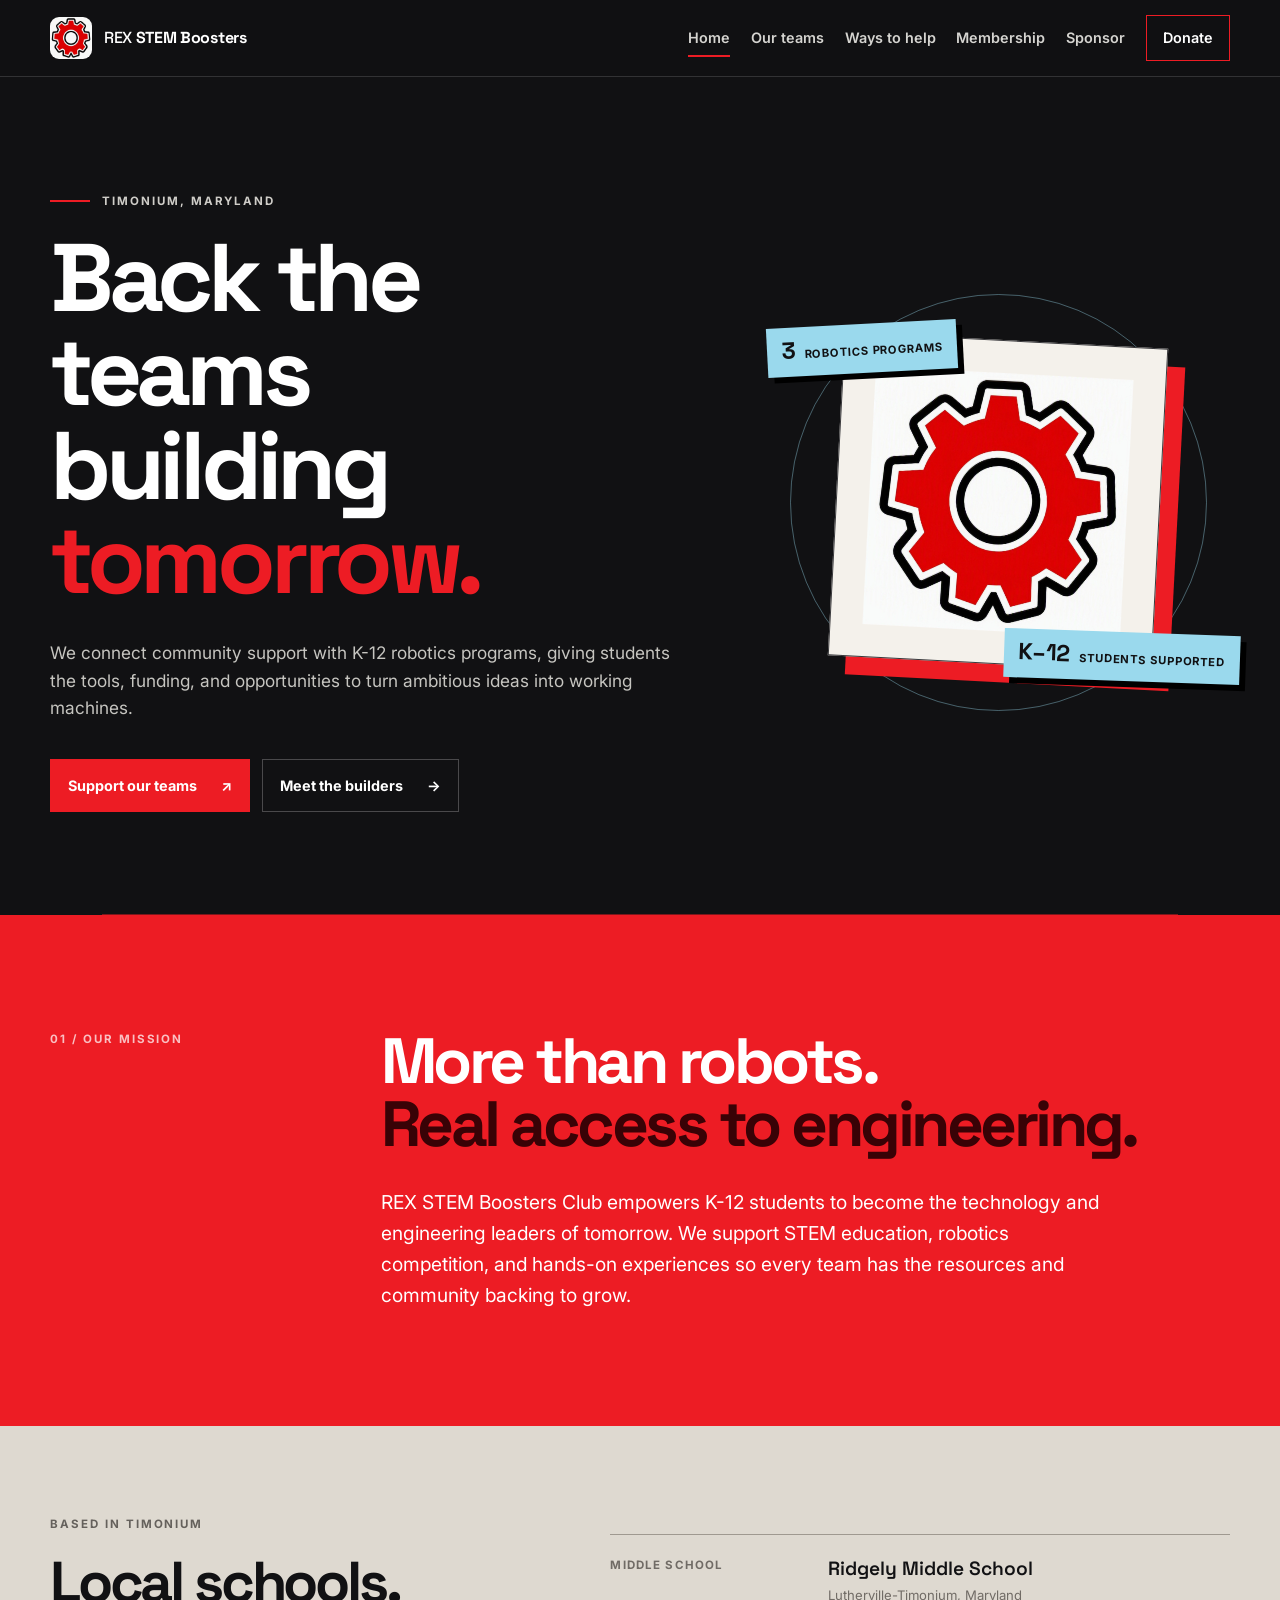
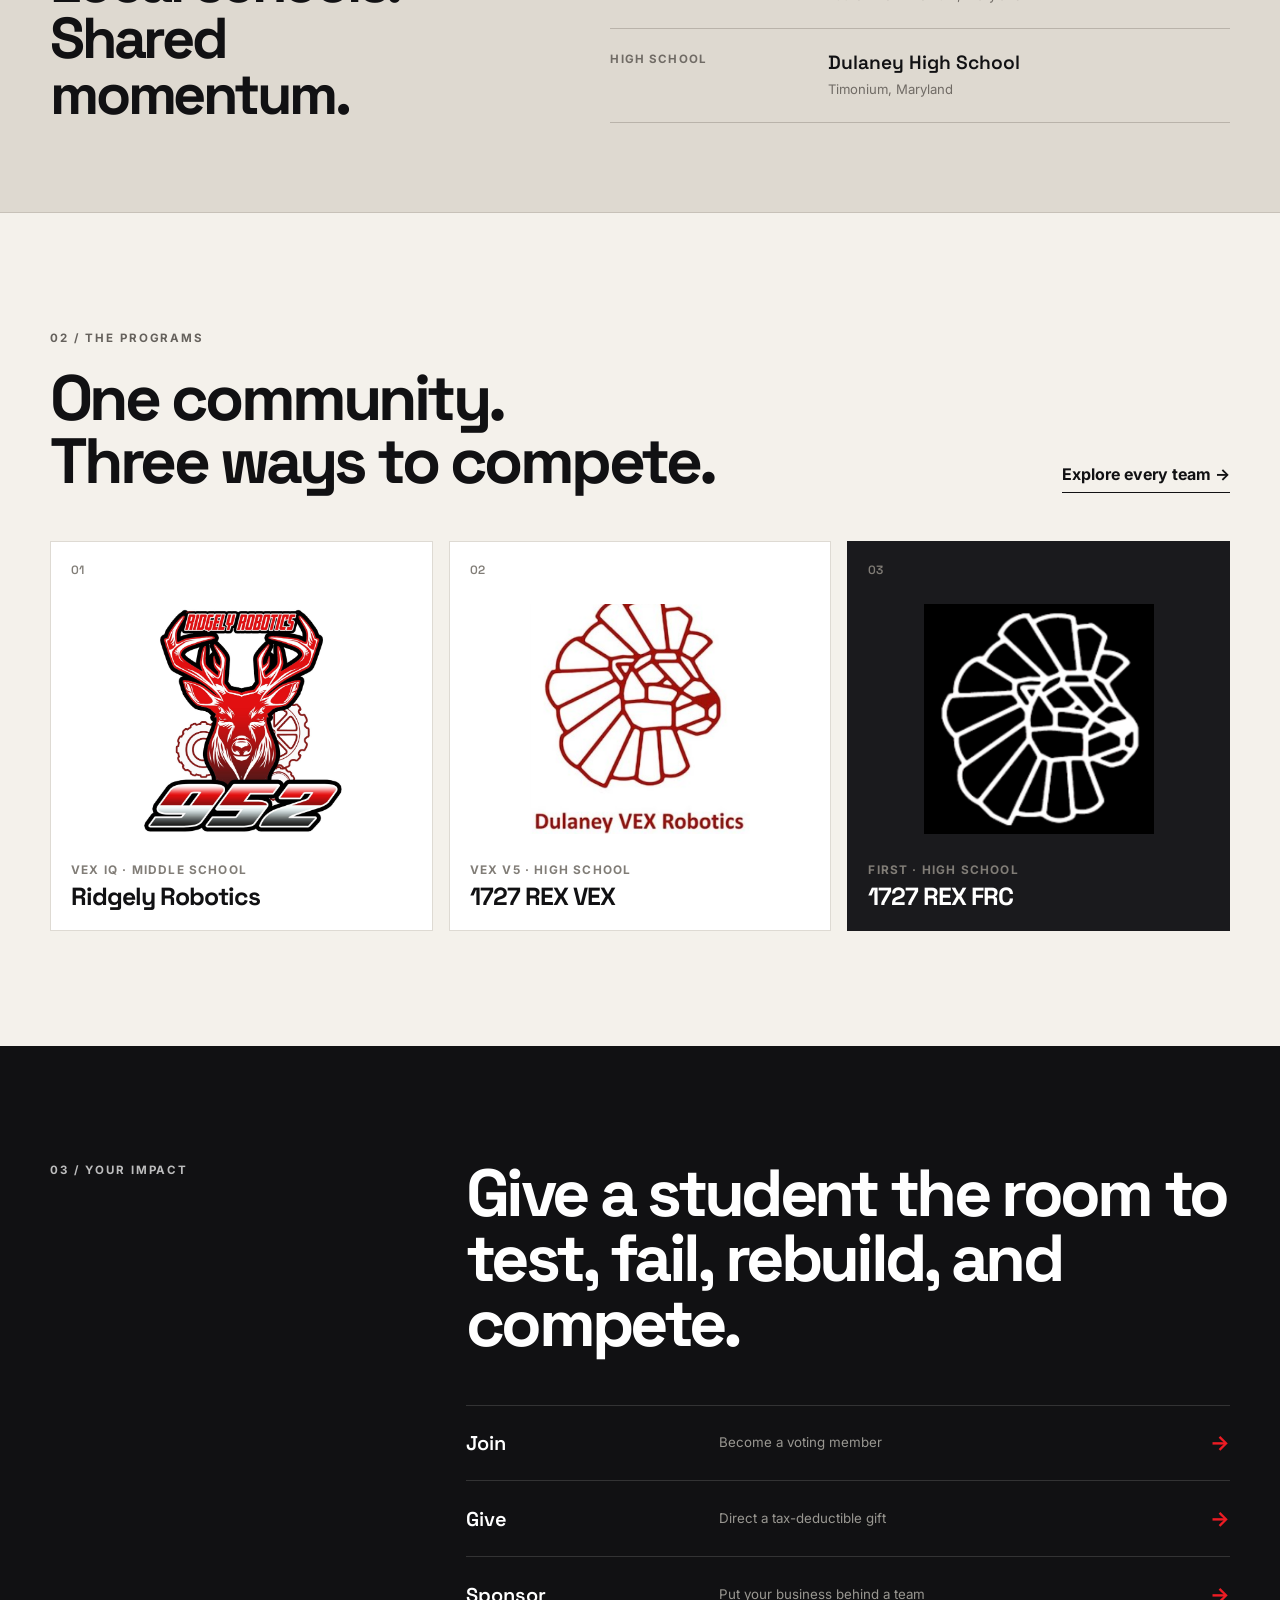
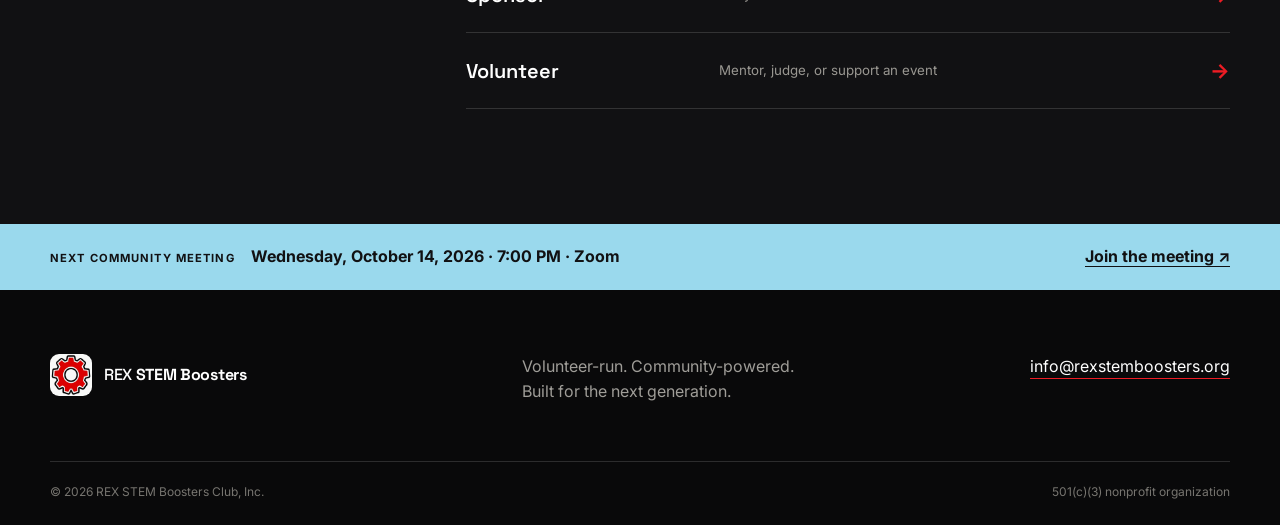
==== index.html @ cd351b39 "Initial commit" ====
<!doctype html>
<html lang="en">
<head>
  <meta charset="utf-8">
  <meta name="viewport" content="width=device-width, initial-scale=1">
  <meta name="description" content="REX STEM Boosters supports K-12 robotics teams and hands-on STEM education in Timonium, Maryland.">
  <title>REX STEM Boosters | Build What Comes Next</title>
  <link rel="preconnect" href="https://fonts.googleapis.com">
  <link rel="preconnect" href="https://fonts.gstatic.com" crossorigin>
  <link href="https://fonts.googleapis.com/css2?family=Inter:wght@400;500;600;700&family=Space+Grotesk:wght@500;600;700&display=swap" rel="stylesheet">
  <link rel="icon" type="image/svg+xml" href="data:image/svg+xml,%3Csvg xmlns='http://www.w3.org/2000/svg' viewBox='0 0 64 64'%3E%3Crect width='64' height='64' rx='12' fill='%23111113'/%3E%3Cpath d='M28 8h8l2 7 6 3 7-2 4 7-5 5v8l5 5-4 7-7-2-6 3-2 7h-8l-2-7-6-3-7 2-4-7 5-5v-8l-5-5 4-7 7 2 6-3 2-7Zm4 15a9 9 0 1 0 0 18 9 9 0 0 0 0-18Z' fill='%23ed1c24'/%3E%3C/svg%3E">
  <link rel="stylesheet" href="assets/styles.css">
  <script src="assets/main.js" defer></script>
</head>
<body>
  <a class="skip-link" href="#main">Skip to content</a>
  <header class="site-header">
    <div class="shell header-inner">
      <a class="brand" href="index.html" aria-label="REX STEM Boosters home">
        <img src="assets/gear-mark.png" alt="" width="42" height="42">
        <span>REX <b>STEM Boosters</b></span>
      </a>
      <button class="menu-toggle" type="button" aria-expanded="false" aria-controls="site-nav">
        <span></span><span></span><span></span><span class="sr-only">Open menu</span>
      </button>
      <nav id="site-nav" class="site-nav" aria-label="Primary navigation">
        <a class="active" href="index.html">Home</a>
        <a href="teams.html">Our teams</a>
        <a href="support.html">Ways to help</a>
        <a href="membership.html">Membership</a>
        <a href="sponsor.html">Sponsor</a>
        <a class="nav-cta" href="donate.html">Donate</a>
      </nav>
    </div>
  </header>

  <main id="main">
    <section class="hero">
      <div class="shell hero-grid">
        <div class="hero-copy">
          <p class="eyebrow"><span></span> Timonium, Maryland</p>
          <h1>Back the teams<br>building <em>tomorrow.</em></h1>
          <p class="hero-lede">We connect community support with K-12 robotics programs, giving students the tools, funding, and opportunities to turn ambitious ideas into working machines.</p>
          <div class="button-row">
            <a class="button button-primary" href="donate.html">Support our teams <span aria-hidden="true">↗</span></a>
            <a class="button button-ghost" href="teams.html">Meet the builders <span aria-hidden="true">→</span></a>
          </div>
        </div>
        <div class="hero-visual" aria-label="REX STEM Boosters supports three local robotics programs">
          <div class="orbit orbit-one"></div>
          <div class="orbit orbit-two"></div>
          <div class="visual-card">
            <img src="assets/gear-mark.png" alt="REX STEM Boosters red gear mark">
          </div>
          <div class="data-tag tag-one"><strong>3</strong><span>robotics programs</span></div>
          <div class="data-tag tag-two"><strong>K–12</strong><span>students supported</span></div>
        </div>
      </div>
    </section>

    <section class="mission band">
      <div class="shell split-heading">
        <p class="section-label">01 / Our mission</p>
        <div>
          <h2>More than robots.<br><span>Real access to engineering.</span></h2>
          <p>REX STEM Boosters Club empowers K-12 students to become the technology and engineering leaders of tomorrow. We support STEM education, robotics competition, and hands-on experiences so every team has the resources and community backing to grow.</p>
        </div>
      </div>
    </section>

    <section class="location-band" aria-labelledby="location-title">
      <div class="shell location-layout">
        <div>
          <p class="section-label dark">Based in Timonium</p>
          <h2 id="location-title">Local schools.<br>Shared momentum.</h2>
        </div>
        <div class="school-list">
          <div><span>Middle school</span><strong>Ridgely Middle School</strong><small>Lutherville-Timonium, Maryland</small></div>
          <div><span>High school</span><strong>Dulaney High School</strong><small>Timonium, Maryland</small></div>
        </div>
      </div>
    </section>

    <section class="team-preview band band-light">
      <div class="shell">
        <div class="section-intro">
          <div>
            <p class="section-label dark">02 / The programs</p>
            <h2>One community.<br>Three ways to compete.</h2>
          </div>
          <a class="text-link" href="teams.html">Explore every team <span aria-hidden="true">→</span></a>
        </div>
        <div class="team-grid">
          <article class="team-card">
            <span class="team-number">01</span>
            <img src="assets/ridgely-robotics.jpg" alt="Ridgely Robotics logo">
            <div><p>VEX IQ · Middle school</p><h3>Ridgely Robotics</h3></div>
          </article>
          <article class="team-card">
            <span class="team-number">02</span>
            <img src="assets/dulaney-vex.jpg" alt="Dulaney VEX Robotics lion logo">
            <div><p>VEX V5 · High school</p><h3>1727 REX VEX</h3></div>
          </article>
          <article class="team-card team-card-dark">
            <span class="team-number">03</span>
            <img src="assets/dulaney-frc.jpg" alt="Dulaney FIRST Robotics lion logo">
            <div><p>FIRST · High school</p><h3>1727 REX FRC</h3></div>
          </article>
        </div>
      </div>
    </section>

    <section class="impact-band">
      <div class="shell impact-grid">
        <p class="section-label">03 / Your impact</p>
        <h2>Give a student the room to test, fail, rebuild, and compete.</h2>
        <div class="impact-actions">
          <a href="membership.html"><span>Join</span><small>Become a voting member</small><b>→</b></a>
          <a href="donate.html"><span>Give</span><small>Direct a tax-deductible gift</small><b>→</b></a>
          <a href="sponsor.html"><span>Sponsor</span><small>Put your business behind a team</small><b>→</b></a>
          <a href="support.html#volunteer"><span>Volunteer</span><small>Mentor, judge, or support an event</small><b>→</b></a>
        </div>
      </div>
    </section>

    <aside class="meeting-strip" aria-label="Upcoming meeting">
      <div class="shell meeting-inner">
        <p><span>Next community meeting</span><strong>Wednesday, October 14, 2026 · 7:00 PM · Zoom</strong></p>
        <a href="https://us02web.zoom.us/j/85218019434?pwd=zxrzaKVaYKDxCwYoJauIgaEmPhb7PY.1" target="_blank" rel="noopener">Join the meeting <span aria-hidden="true">↗</span></a>
      </div>
    </aside>
  </main>

  <footer class="site-footer">
    <div class="shell footer-main">
      <a class="brand footer-brand" href="index.html"><img src="assets/gear-mark.png" alt="" width="42" height="42"><span>REX <b>STEM Boosters</b></span></a>
      <p>Volunteer-run. Community-powered.<br>Built for the next generation.</p>
      <a href="mailto:info@rexstemboosters.org">info@rexstemboosters.org</a>
    </div>
    <div class="shell footer-bottom"><span>© <span data-year></span> REX STEM Boosters Club, Inc.</span><span>501(c)(3) nonprofit organization</span></div>
  </footer>
</body>
</html>
---- assets/styles.css ----
:root {
  --ink: #111113;
  --ink-soft: #1a1a1d;
  --paper: #f4f1eb;
  --white: #fff;
  --red: #ed1c24;
  --red-dark: #b70e15;
  --blue: #9ad9ed;
  --muted: #a9a7a2;
  --line: rgba(255, 255, 255, .14);
  --radius: 1.25rem;
  --shell: min(1180px, calc(100% - 40px));
}

* { box-sizing: border-box; }
html { scroll-behavior: smooth; }
body { margin: 0; background: var(--ink); color: var(--white); font-family: Inter, sans-serif; line-height: 1.6; }
body.menu-open { overflow: hidden; }
img { display: block; max-width: 100%; }
a { color: inherit; }
.shell { width: var(--shell); margin-inline: auto; }
.sr-only { position: absolute; width: 1px; height: 1px; padding: 0; margin: -1px; overflow: hidden; clip: rect(0,0,0,0); white-space: nowrap; border: 0; }
.skip-link { position: fixed; z-index: 100; top: 10px; left: 10px; transform: translateY(-150%); padding: .75rem 1rem; background: var(--white); color: var(--ink); }
.skip-link:focus { transform: none; }

.site-header { position: sticky; z-index: 50; top: 0; background: rgba(17,17,19,.9); border-bottom: 1px solid var(--line); backdrop-filter: blur(16px); }
.header-inner { min-height: 76px; display: flex; align-items: center; justify-content: space-between; gap: 2rem; }
.brand { display: inline-flex; align-items: center; gap: .75rem; text-decoration: none; font-family: "Space Grotesk", sans-serif; letter-spacing: -.02em; }
.brand img { width: 42px; height: 42px; border-radius: 9px; }
.brand span { font-size: 1rem; font-weight: 500; }
.brand b { font-weight: 700; }
.site-nav { display: flex; align-items: center; gap: 1.3rem; }
.site-nav a { position: relative; padding-block: .45rem; color: #d5d4d0; text-decoration: none; font-size: .9rem; font-weight: 600; }
.site-nav a:not(.nav-cta)::after { content: ""; position: absolute; left: 0; right: 100%; bottom: 0; height: 2px; background: var(--red); transition: right .2s ease; }
.site-nav a:hover::after, .site-nav a.active::after { right: 0; }
.nav-cta { padding: .65rem 1rem !important; border: 1px solid var(--red); color: var(--white) !important; }
.nav-cta:hover { background: var(--red); }
.menu-toggle { display: none; border: 0; background: none; color: inherit; }

.hero { position: relative; overflow: hidden; padding: clamp(5rem, 9vw, 8.5rem) 0 clamp(4rem, 8vw, 7rem); }
.hero::before { content: ""; position: absolute; inset: auto 8% 0; height: 1px; background: var(--red); opacity: .5; }
.hero-grid { display: grid; grid-template-columns: minmax(0, 1.15fr) minmax(340px, .85fr); gap: clamp(3rem, 7vw, 7rem); align-items: center; }
.eyebrow, .section-label { margin: 0 0 1.25rem; text-transform: uppercase; letter-spacing: .17em; font-size: .72rem; font-weight: 700; }
.eyebrow { color: #cfcdc8; display: flex; align-items: center; gap: .75rem; }
.eyebrow span { width: 2.5rem; height: 2px; background: var(--red); }
h1, h2, h3 { margin: 0; font-family: "Space Grotesk", sans-serif; line-height: .98; letter-spacing: -.055em; }
h1 { max-width: 820px; font-size: clamp(3.6rem, 7.5vw, 7rem); }
h1 em { color: var(--red); font-style: normal; }
.hero-lede { max-width: 680px; margin: 2rem 0 0; color: #c6c5c0; font-size: clamp(1rem, 1.35vw, 1.18rem); }
.button-row { display: flex; flex-wrap: wrap; gap: .8rem; margin-top: 2.3rem; }
.button { display: inline-flex; align-items: center; justify-content: space-between; gap: 1.5rem; min-width: 190px; padding: .9rem 1.05rem; border: 1px solid transparent; text-decoration: none; font-size: .9rem; font-weight: 700; transition: transform .2s, background .2s, border-color .2s; }
.button:hover { transform: translateY(-2px); }
.button-primary { background: var(--red); }
.button-primary:hover { background: #ff343b; }
.button-ghost { border-color: #4a494b; }
.button-ghost:hover { border-color: var(--white); }

.hero-visual { position: relative; min-height: 470px; display: grid; place-items: center; }
.visual-card { position: relative; z-index: 2; width: min(70%, 330px); aspect-ratio: 1; padding: 2rem; background: var(--paper); border: 1px solid #3a3a3d; transform: rotate(3deg); box-shadow: 18px 18px 0 var(--red); }
.visual-card img { width: 100%; height: 100%; object-fit: contain; }
.orbit { position: absolute; border: 1px solid rgba(154,217,237,.4); border-radius: 50%; }
.orbit-one { width: 90%; aspect-ratio: 1; }
.orbit-two { width: 64%; aspect-ratio: 1; border-style: dashed; animation: spin 30s linear infinite; }
.data-tag { position: absolute; z-index: 3; display: flex; align-items: baseline; gap: .55rem; padding: .75rem .9rem; background: var(--blue); color: var(--ink); box-shadow: 6px 6px 0 #000; }
.data-tag strong { font-family: "Space Grotesk"; font-size: 1.45rem; line-height: 1; }
.data-tag span { font-size: .7rem; font-weight: 700; text-transform: uppercase; letter-spacing: .08em; }
.tag-one { top: 12%; left: 0; transform: rotate(-3deg); }
.tag-two { right: -2%; bottom: 12%; transform: rotate(2deg); }
@keyframes spin { to { transform: rotate(360deg); } }

.band { padding: clamp(5rem, 9vw, 8rem) 0; }
.mission { background: var(--red); }
.split-heading { display: grid; grid-template-columns: 1fr 3fr; gap: 3rem; }
.section-label { color: rgba(255,255,255,.72); }
.split-heading h2, .section-intro h2 { font-size: clamp(2.7rem, 5vw, 5rem); }
.split-heading h2 span { color: #390206; }
.split-heading p:last-child { max-width: 720px; margin: 2rem 0 0; font-size: clamp(1rem, 1.5vw, 1.2rem); }
.location-band { padding: clamp(3.75rem, 7vw, 6rem) 0; background: #ded9d0; color: var(--ink); border-bottom: 1px solid #c7c1b8; }
.location-layout { display: grid; grid-template-columns: .85fr 1.15fr; gap: clamp(3rem, 8vw, 8rem); align-items: end; }
.location-layout h2 { font-size: clamp(2.5rem, 4.5vw, 4.25rem); }
.school-list { border-top: 1px solid #9f9990; }
.school-list > div { display: grid; grid-template-columns: .65fr 1.35fr; gap: .25rem 1.5rem; padding: 1.35rem 0; border-bottom: 1px solid #b9b3aa; }
.school-list span { grid-row: 1 / 3; color: #706b65; text-transform: uppercase; font-size: .72rem; font-weight: 700; letter-spacing: .1em; }
.school-list strong { font: 600 1.2rem "Space Grotesk"; }
.school-list small { color: #706b65; font-size: .82rem; }
.band-light { background: var(--paper); color: var(--ink); }
.section-label.dark { color: #65615c; }
.section-intro { display: flex; justify-content: space-between; align-items: end; gap: 2rem; margin-bottom: 3rem; }
.text-link { padding-bottom: .25rem; border-bottom: 1px solid var(--ink); text-decoration: none; font-weight: 700; }
.team-grid { display: grid; grid-template-columns: repeat(3, 1fr); gap: 1rem; }
.team-card { position: relative; min-height: 390px; display: flex; flex-direction: column; justify-content: space-between; padding: 1.25rem; background: var(--white); border: 1px solid #dedad3; }
.team-card img { align-self: center; width: min(72%, 240px); height: 230px; object-fit: contain; mix-blend-mode: multiply; }
.team-card-dark { background: var(--ink-soft); color: var(--white); border-color: var(--ink-soft); }
.team-card-dark img { mix-blend-mode: normal; }
.team-number { color: #817d77; font: 600 .75rem "Space Grotesk"; }
.team-card p { margin: 0 0 .35rem; color: #817d77; font-size: .74rem; font-weight: 700; text-transform: uppercase; letter-spacing: .1em; }
.team-card h3 { font-size: 1.55rem; letter-spacing: -.04em; }

.impact-band { padding: clamp(5rem, 9vw, 8rem) 0; background: var(--ink); }
.impact-grid { display: grid; grid-template-columns: .65fr 1.35fr; gap: 3rem; }
.impact-grid > h2 { max-width: 780px; font-size: clamp(2.8rem, 5.2vw, 5.2rem); }
.impact-actions { grid-column: 2; border-top: 1px solid var(--line); }
.impact-actions a { display: grid; grid-template-columns: 1fr 2fr auto; align-items: center; gap: 1rem; padding: 1.3rem 0; border-bottom: 1px solid var(--line); text-decoration: none; }
.impact-actions span { font: 600 1.25rem "Space Grotesk"; }
.impact-actions small { color: #999791; }
.impact-actions b { color: var(--red); font-size: 1.3rem; transition: transform .2s; }
.impact-actions a:hover b { transform: translateX(5px); }
.meeting-strip { padding: 1.25rem 0; background: var(--blue); color: var(--ink); }
.meeting-inner { display: flex; align-items: center; justify-content: space-between; gap: 2rem; }
.meeting-inner p { display: flex; align-items: baseline; gap: 1rem; margin: 0; }
.meeting-inner p span { text-transform: uppercase; font-size: .7rem; font-weight: 700; letter-spacing: .1em; }
.meeting-inner a { white-space: nowrap; font-weight: 700; text-underline-offset: .25rem; }

.page-hero { position: relative; overflow: hidden; padding: clamp(5rem, 9vw, 8rem) 0; background: var(--ink); }
.page-hero .shell > p:last-child, .page-hero .membership-layout > div:first-child > p:last-child { max-width: 680px; margin: 2rem 0 0; color: #b8b6b0; font-size: 1.15rem; }
.team-page-hero { min-height: min(690px, calc(100vh - 76px)); display: flex; align-items: center; }
.team-hero-copy { position: relative; z-index: 2; }
.team-hero-copy > p:last-child { max-width: 590px !important; }
.ambient-curve { position: absolute; z-index: 0; top: 8%; right: -5%; bottom: 6%; width: 58%; opacity: .72; }
.ambient-curve svg { width: 100%; height: 100%; overflow: visible; }
.path-guide, .path-motion { fill: none; vector-effect: non-scaling-stroke; }
.path-guide { stroke: rgba(244,241,235,.15); stroke-width: 1.25; }
.path-motion { stroke: var(--red); stroke-width: 2; stroke-linecap: round; stroke-dasharray: 95 1030; animation: route-drift 14s linear infinite; }
@keyframes route-drift { to { stroke-dashoffset: -1125; } }
.page-hero-blue { background: #152a31; }
.page-hero-blue h1 em { color: var(--blue); }
.program-list { padding-top: 2rem; }
.program-row { display: grid; grid-template-columns: minmax(260px, .75fr) 1.25fr; gap: clamp(3rem, 8vw, 8rem); align-items: center; padding-block: clamp(4rem, 7vw, 7rem); border-bottom: 1px solid #cdc8c0; }
.program-mark { position: relative; min-height: 360px; display: grid; place-items: center; padding: 2rem; background: var(--white); }
.program-mark img { max-width: 82%; max-height: 290px; object-fit: contain; mix-blend-mode: multiply; }
.program-mark > span { position: absolute; top: 1rem; left: 1rem; color: #77716b; font: 600 .75rem "Space Grotesk"; }
.program-mark-dark { background: var(--ink); }
.program-mark-dark img { mix-blend-mode: normal; }
.program-copy .program-meta { margin: 0 0 1rem; color: var(--red-dark); text-transform: uppercase; font-size: .72rem; font-weight: 700; letter-spacing: .12em; }
.program-copy h2 { font-size: clamp(2.6rem, 5vw, 4.7rem); }
.program-copy > p:not(.program-meta) { max-width: 650px; margin: 1.6rem 0 2rem; color: #57534d; font-size: 1.05rem; }
.button-ink { width: fit-content; min-width: 220px; border-color: var(--ink); }
.button-ink:hover { background: var(--ink); color: var(--white); }
.cta-block { padding: 5rem 0; background: var(--red); }
.cta-inner { display: flex; align-items: end; justify-content: space-between; gap: 2rem; }
.cta-inner h2 { font-size: clamp(2.5rem, 5vw, 4.5rem); }
.cta-inner .button-primary { background: var(--ink); }

.option-grid { display: grid; grid-template-columns: repeat(2, 1fr); gap: 1px; background: #c8c4bc; border: 1px solid #c8c4bc; }
.option-card { min-height: 330px; display: flex; flex-direction: column; padding: clamp(1.5rem, 4vw, 3rem); background: var(--paper); }
.option-card > span { color: var(--red-dark); font: 700 .75rem "Space Grotesk"; }
.option-card h2 { margin-top: auto; font-size: clamp(2rem, 3.6vw, 3.4rem); }
.option-card p { max-width: 540px; color: #625e58; }
.option-card a { align-self: flex-start; margin-top: 1rem; border-bottom: 1px solid var(--ink); text-decoration: none; font-weight: 700; }
.trust-strip { padding: 4rem 0; background: var(--blue); color: var(--ink); }
.trust-strip .shell { display: grid; grid-template-columns: 1fr 1fr; gap: 4rem; align-items: center; }
.trust-strip div > div { display: flex; align-items: center; gap: 1.25rem; }
.trust-strip strong { font: 700 clamp(3.5rem, 7vw, 6.5rem)/1 "Space Grotesk"; }
.trust-strip p { margin: 0; max-width: 600px; }

.membership-hero { background: #191614; }
.membership-layout { display: grid; grid-template-columns: 1.2fr .8fr; gap: 4rem; align-items: center; }
.price-card { padding: 2rem; background: var(--paper); color: var(--ink); box-shadow: 14px 14px 0 var(--red); transform: rotate(1deg); }
.price-card > p { margin: 0 0 1.4rem; text-transform: uppercase; font-size: .75rem; font-weight: 700; letter-spacing: .12em; }
.price-card > div { display: flex; justify-content: space-between; align-items: baseline; padding: 1.1rem 0; border-top: 1px solid #ccc6bd; }
.price-card strong { font: 700 3rem/1 "Space Grotesk"; }
.price-card span { color: #6a655e; }
.price-card .button { margin-top: 1.5rem; color: var(--white); }
.membership-details { display: grid; grid-template-columns: .9fr 1.1fr; gap: 5rem; }
.membership-details h2 { font-size: clamp(2.7rem, 5vw, 4.8rem); }
.check-list { margin: 0; padding: 0; list-style: none; }
.check-list li { display: grid; grid-template-columns: .8fr 1.2fr; gap: 1rem; padding: 1.25rem 0; border-bottom: 1px solid #ccc6bd; }
.check-list span { color: #635f58; }
.open-door { padding: 5rem 0; background: var(--red); }
.open-door h2 { font-size: clamp(4.5rem, 12vw, 10rem); }
.open-door > .shell > p:last-child { max-width: 680px; font-size: 1.2rem; }

.donate-hero { background: #211011; }
.giving-grid { display: grid; grid-template-columns: repeat(2, 1fr); gap: 1rem; }
.giving-card { position: relative; min-height: 480px; display: grid; grid-template-rows: auto 1fr auto; padding: 1.5rem; background: var(--white); color: var(--ink); text-decoration: none; overflow: hidden; }
.giving-card > span { color: #716d66; text-transform: uppercase; font-size: .7rem; font-weight: 700; letter-spacing: .12em; }
.giving-card > img, .general-gear img { place-self: center; width: min(48%, 210px); max-height: 260px; object-fit: contain; mix-blend-mode: multiply; transition: transform .25s; }
.giving-card:hover > img, .giving-card:hover .general-gear img { transform: scale(1.04) rotate(-2deg); }
.giving-card h2 { font-size: clamp(2rem, 4vw, 3.3rem); }
.giving-card p { margin: .4rem 0 1rem; color: #68635d; }
.giving-card b { color: var(--red-dark); }
.giving-card-dark { background: var(--ink); color: var(--white); }
.giving-card-dark > img { mix-blend-mode: normal; }
.giving-card-dark p { color: #a9a6a0; }
.giving-general { background: var(--blue); }
.general-gear { display: grid; place-items: center; }
.general-gear img { width: min(44%, 180px); }
.zeffy-note { padding: 4rem 0; background: #ded9d0; color: var(--ink); }
.zeffy-note .shell { display: grid; grid-template-columns: .7fr 1.3fr auto; gap: 2rem; align-items: center; }
.zeffy-note strong { font: 700 2.1rem "Space Grotesk"; }
.zeffy-note p { margin: 0; }
.zeffy-note a { font-weight: 700; }

.sponsor-hero { background: #161b1d; }
.sponsor-list { display: grid; gap: 1.25rem; }
.sponsor-list article { display: grid; grid-template-columns: 290px 1fr; min-height: 320px; border: 1px solid #cbc5bc; background: #faf9f6; box-shadow: 0 0 0 rgba(17,17,19,0); transition: transform .3s ease, box-shadow .3s ease; }
.sponsor-list article:hover { transform: translateY(-4px); box-shadow: 0 18px 40px rgba(17,17,19,.09); }
.sponsor-list article > div:first-child { position: relative; display: grid; place-items: center; padding: 1.5rem; border-right: 1px solid #ccc7bf; }
.sponsor-list article > div:first-child span { position: absolute; top: 1rem; left: 1rem; color: #77716b; font: 700 .72rem "Space Grotesk"; }
.sponsor-list article img { max-width: 180px; max-height: 190px; object-fit: contain; mix-blend-mode: multiply; }
.sponsor-list article > div:last-child { display: flex; flex-direction: column; justify-content: center; padding: clamp(2rem, 5vw, 4rem); }
.sponsor-list article p { margin: 0 0 .6rem; color: var(--red-dark); text-transform: uppercase; font-size: .72rem; font-weight: 700; letter-spacing: .12em; }
.sponsor-list article h2 { font-size: clamp(2.3rem, 4vw, 4rem); }
.sponsor-list .dark-logo { background: var(--ink); }
.sponsor-list .dark-logo img { mix-blend-mode: normal; }
.sponsor-links { display: flex; flex-wrap: wrap; gap: 1rem 2rem; margin-top: 2rem; }
.sponsor-links a { position: relative; padding-bottom: .25rem; text-decoration: none; font-weight: 700; }
.sponsor-links a::after { content: ""; position: absolute; left: 0; right: 0; bottom: 0; height: 1px; background: currentColor; transform-origin: right; transition: transform .22s ease; }
.sponsor-links a:hover::after { transform: scaleX(.4); }
.recognition { padding: clamp(5rem, 8vw, 7rem) 0; background: var(--blue); color: var(--ink); }
.recognition .shell { display: grid; grid-template-columns: 1.2fr 1fr; gap: 3rem; align-items: end; }
.recognition h2 { font-size: clamp(2.8rem, 5vw, 5rem); }
.recognition .button { grid-column: 2; width: fit-content; color: var(--white); }
.partner-gallery { padding: clamp(5rem, 8vw, 7rem) 0; overflow: hidden; background: #0b0b0c; }
.gallery-heading { display: flex; align-items: end; justify-content: space-between; gap: 2rem; margin-bottom: 2.5rem; }
.gallery-heading h2 { font-size: clamp(2.7rem, 5vw, 4.8rem); }
.carousel-controls { display: flex; align-items: center; gap: .85rem; }
.carousel-button { width: 46px; height: 46px; border: 1px solid #454549; background: transparent; color: var(--white); font-size: 1.1rem; cursor: pointer; transition: background .2s, color .2s, border-color .2s; }
.carousel-button:hover { background: var(--white); border-color: var(--white); color: var(--ink); }
.carousel-status { min-width: 54px; color: #8e8c87; text-align: center; font: 600 .72rem "Space Grotesk"; letter-spacing: .08em; }
.carousel { width: var(--shell); margin-inline: auto; overflow: hidden; outline: none; }
.carousel-track { display: flex; gap: 1rem; transition: transform .9s cubic-bezier(.72,0,.18,1); will-change: transform; }
.carousel-track.is-jumping { transition: none; }
.carousel-slide { flex: 0 0 min(78vw, 880px); aspect-ratio: 16 / 9; display: flex; flex-direction: column; justify-content: flex-end; padding: clamp(1.5rem, 4vw, 3rem); border: 1px solid rgba(255,255,255,.18); background-color: #26272a; background-image: url("data:image/svg+xml,%3Csvg xmlns='http://www.w3.org/2000/svg' width='36' height='36' viewBox='0 0 36 36'%3E%3Cpath d='M36 0H0V36' fill='none' stroke='white' stroke-opacity='.055'/%3E%3C/svg%3E"); }
.placeholder-one { background-color: #26272a; }
.placeholder-two { background-color: #201719; }
.placeholder-three { background-color: #18252a; }
.placeholder-four { background-color: #302d28; }
.carousel-slide span { margin-bottom: auto; color: rgba(255,255,255,.5); font: 600 .7rem "Space Grotesk"; letter-spacing: .14em; }
.carousel-slide strong { font: 600 clamp(2rem, 4vw, 4rem)/1 "Space Grotesk"; letter-spacing: -.045em; }
.carousel-slide small { margin-top: .7rem; color: #aaa8a2; font-size: .82rem; }

.site-footer { padding: 4rem 0 1.5rem; background: #09090a; }
.footer-main { display: grid; grid-template-columns: 1.3fr 1fr 1fr; gap: 2rem; align-items: start; padding-bottom: 3.5rem; }
.footer-main p { margin: 0; color: #9f9d98; }
.footer-main > a:last-child { justify-self: end; text-decoration-color: var(--red); text-underline-offset: .35rem; }
.footer-bottom { display: flex; justify-content: space-between; gap: 1rem; padding-top: 1.25rem; border-top: 1px solid var(--line); color: #777570; font-size: .75rem; }

@media (max-width: 900px) {
  .hero-grid { grid-template-columns: 1fr; }
  .hero-visual { min-height: 400px; }
  .hero-visual .orbit-one { width: min(80vw, 520px); }
  .split-heading { grid-template-columns: 1fr; }
  .team-grid { grid-template-columns: 1fr; }
  .team-card { min-height: 290px; display: grid; grid-template-columns: 1fr 1fr; align-items: end; }
  .team-card img { grid-column: 2; grid-row: 1 / 3; height: 240px; }
  .impact-grid, .membership-layout, .membership-details { grid-template-columns: 1fr; }
  .location-layout { grid-template-columns: 1fr; }
  .impact-actions { grid-column: 1; }
  .program-row { grid-template-columns: .8fr 1.2fr; gap: 2.5rem; }
  .giving-grid { grid-template-columns: 1fr; }
  .giving-card { min-height: 420px; }
  .zeffy-note .shell { grid-template-columns: 1fr 2fr; }
  .zeffy-note a { grid-column: 2; }
}

@media (max-width: 760px) {
  :root { --shell: min(100% - 28px, 1180px); }
  .menu-toggle { position: relative; z-index: 3; display: grid; gap: 5px; width: 42px; height: 42px; place-content: center; }
  .menu-toggle span:not(.sr-only) { width: 22px; height: 2px; background: currentColor; transition: transform .2s, opacity .2s; }
  .menu-open .menu-toggle span:nth-child(1) { transform: translateY(7px) rotate(45deg); }
  .menu-open .menu-toggle span:nth-child(2) { opacity: 0; }
  .menu-open .menu-toggle span:nth-child(3) { transform: translateY(-7px) rotate(-45deg); }
  .site-nav { position: fixed; inset: 0; display: flex; flex-direction: column; justify-content: center; align-items: flex-start; gap: 1.1rem; padding: 6rem 2rem; background: var(--ink); transform: translateX(100%); transition: transform .25s ease; }
  .menu-open .site-nav { transform: none; }
  .site-nav a { font: 600 2.2rem/1 "Space Grotesk"; }
  .nav-cta { margin-top: 1rem; font-size: 1.2rem !important; }
  .hero { padding-top: 4.5rem; }
  .hero-grid { gap: 1.8rem; }
  .hero-visual { min-height: 330px; }
  .visual-card { width: min(62vw, 260px); }
  .data-tag { max-width: 145px; }
  .section-intro { display: block; }
  .section-intro .text-link { display: inline-block; margin-top: 1.6rem; }
  .team-card { display: flex; min-height: 360px; }
  .team-card img { height: 220px; }
  .footer-main { grid-template-columns: 1fr; }
  .footer-main > a:last-child { justify-self: start; }
  .footer-bottom { flex-direction: column; }
  .meeting-inner, .meeting-inner p, .cta-inner { align-items: flex-start; flex-direction: column; }
  .impact-actions a { grid-template-columns: 1fr auto; }
  .impact-actions small { grid-column: 1; }
  .program-row { grid-template-columns: 1fr; }
  .team-page-hero { min-height: 620px; }
  .ambient-curve { top: 33%; right: -24%; bottom: 4%; width: 100%; opacity: .48; }
  .school-list > div { grid-template-columns: 1fr; }
  .school-list span { grid-row: auto; margin-bottom: .4rem; }
  .program-mark { min-height: 300px; }
  .option-grid, .trust-strip .shell, .recognition .shell { grid-template-columns: 1fr; }
  .option-card { min-height: 290px; }
  .price-card { box-shadow: 8px 8px 0 var(--red); }
  .check-list li { grid-template-columns: 1fr; }
  .zeffy-note .shell { grid-template-columns: 1fr; }
  .zeffy-note a { grid-column: 1; }
  .sponsor-list article { grid-template-columns: 1fr; }
  .sponsor-list article > div:first-child { min-height: 260px; border-right: 0; border-bottom: 1px solid #ccc7bf; }
  .recognition .button { grid-column: 1; }
  .gallery-heading { align-items: flex-start; flex-direction: column; }
  .carousel-slide { flex-basis: 88vw; }
}

@media (prefers-reduced-motion: reduce) {
  *, *::before, *::after { scroll-behavior: auto !important; animation-duration: .01ms !important; animation-iteration-count: 1 !important; transition-duration: .01ms !important; }
  .path-motion { display: none; }
}
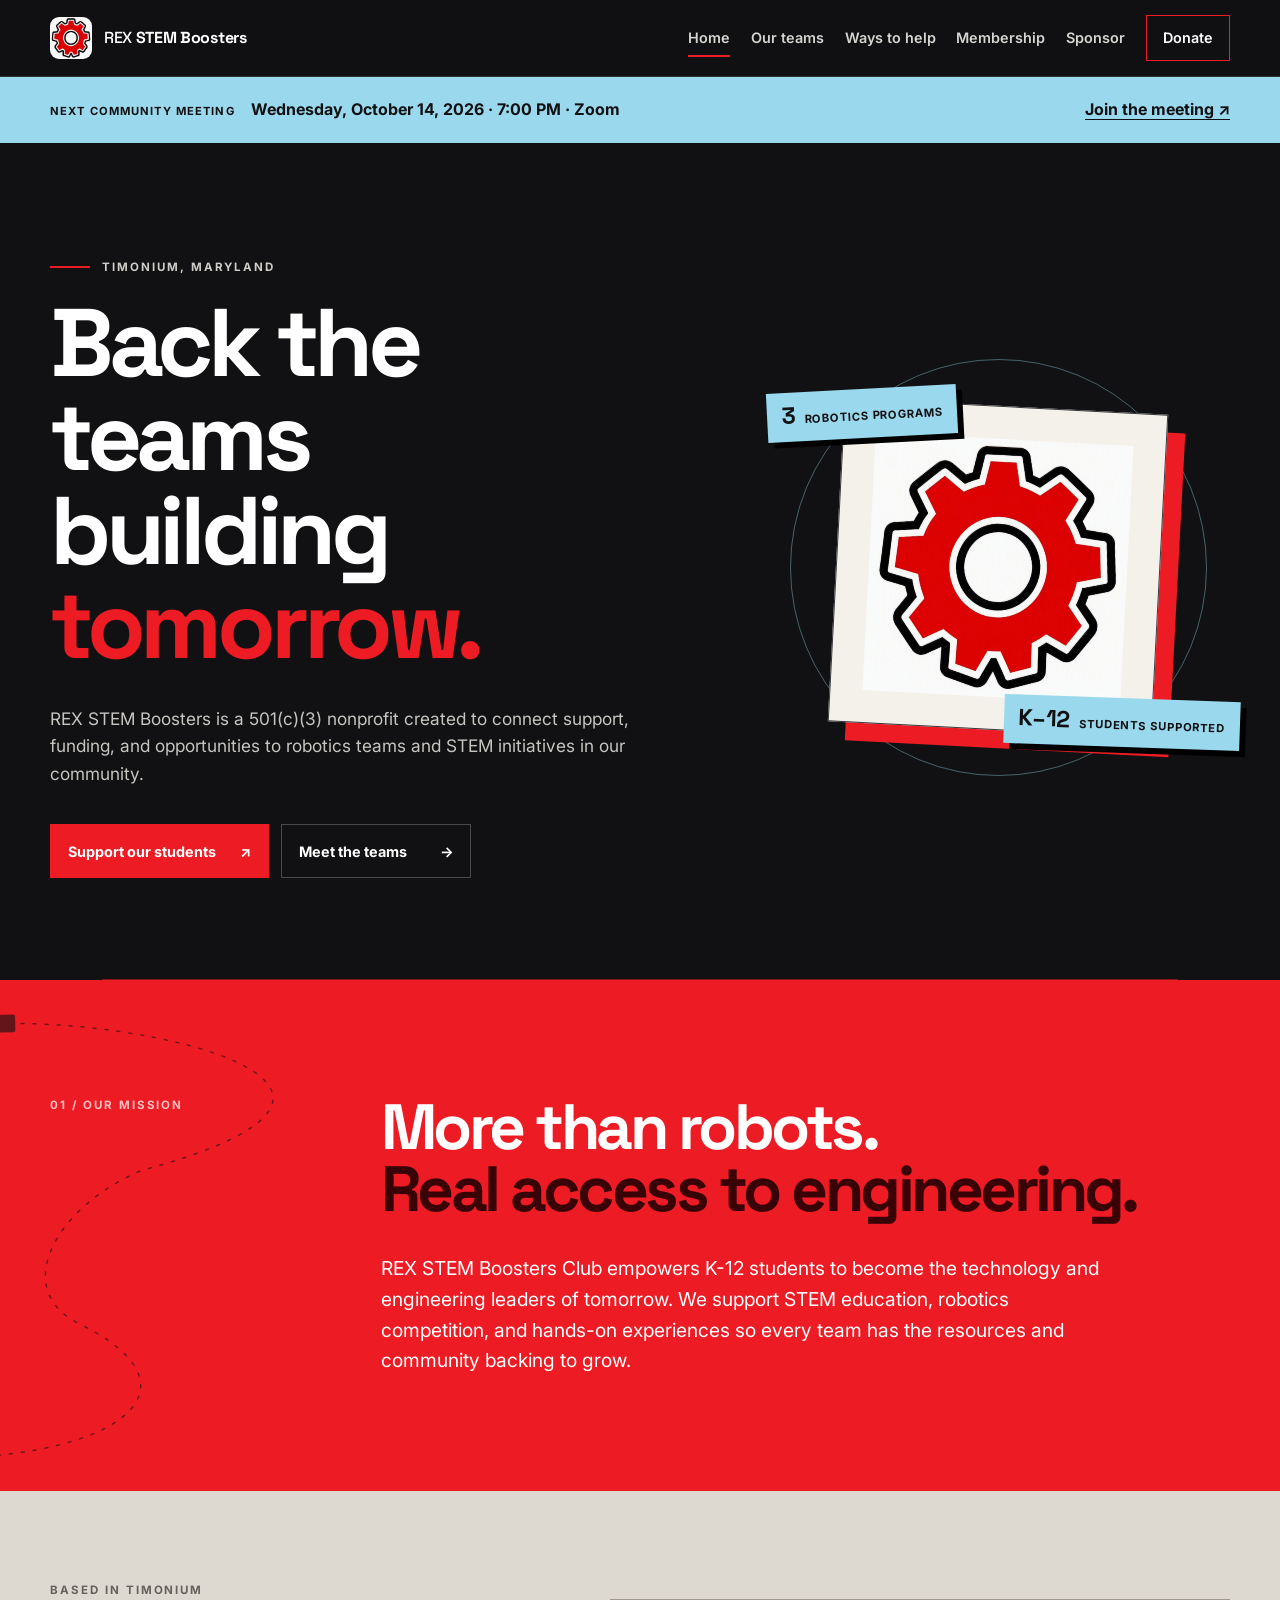
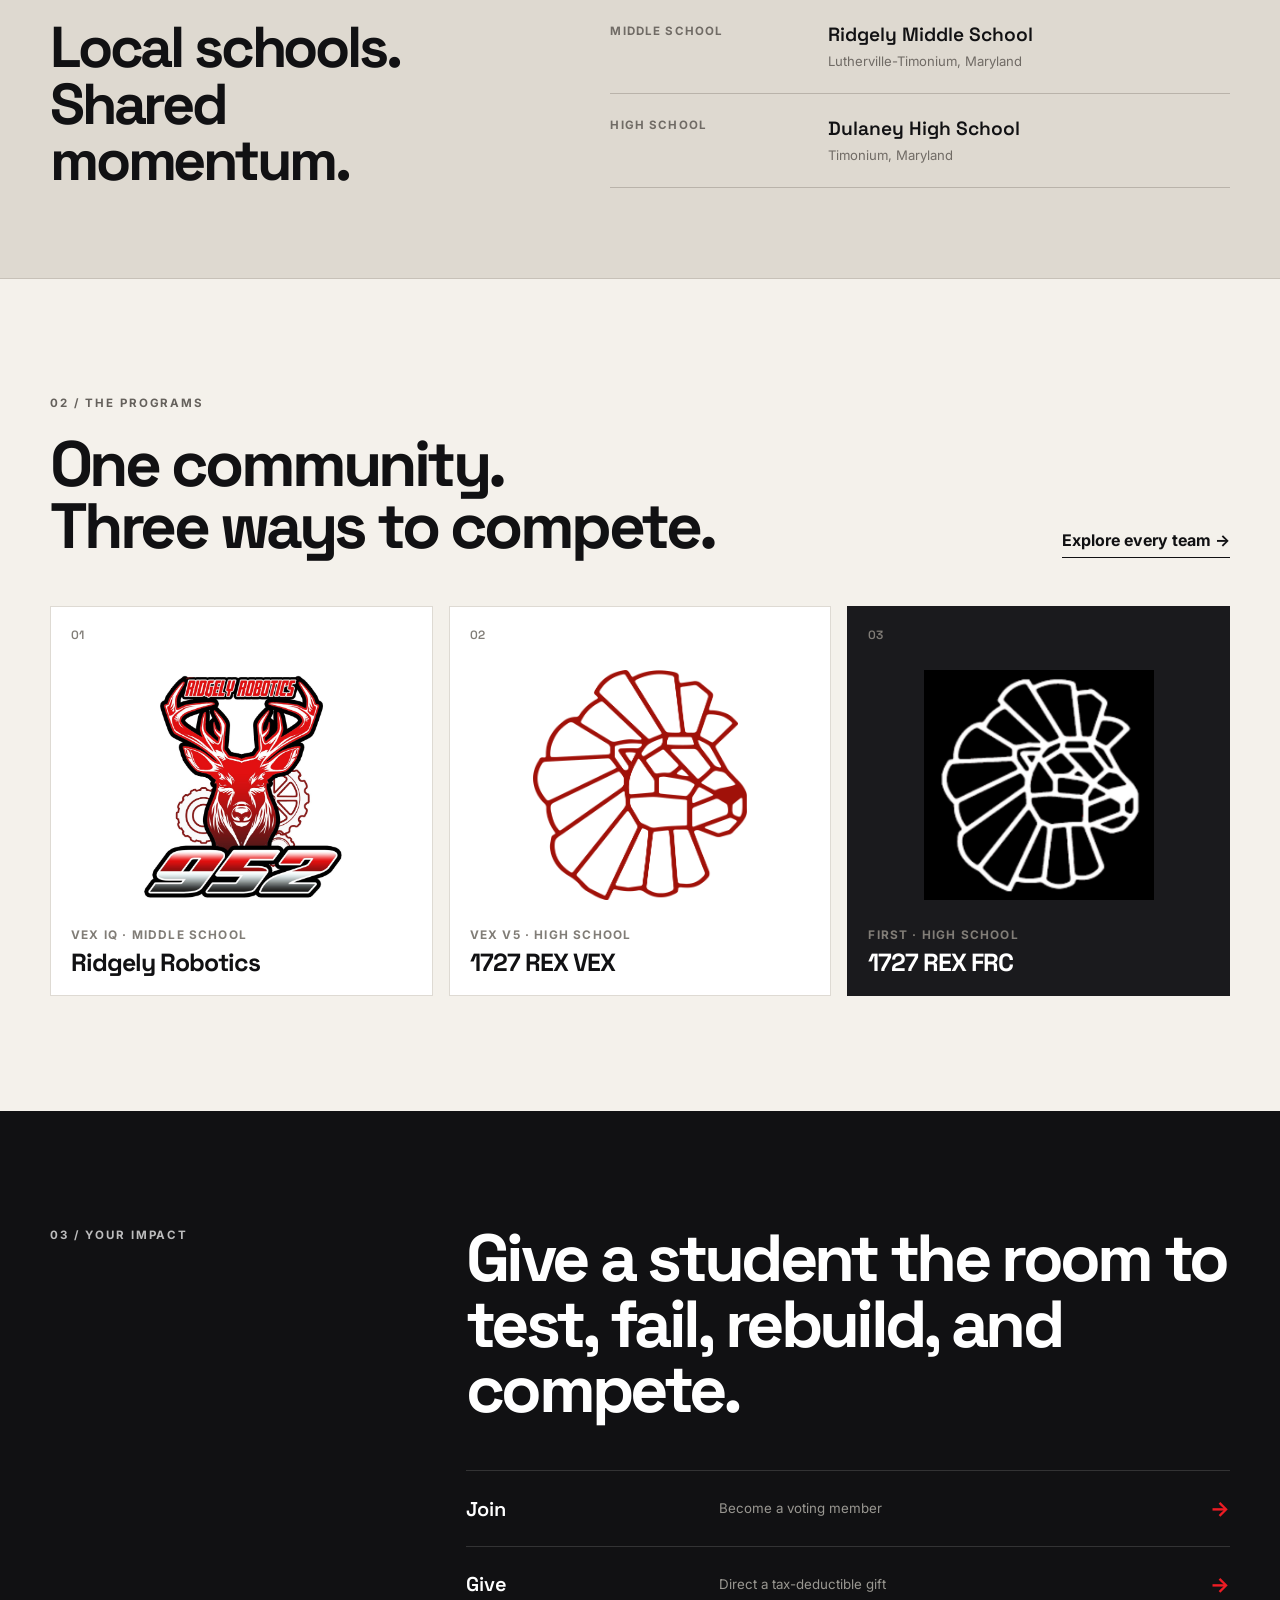
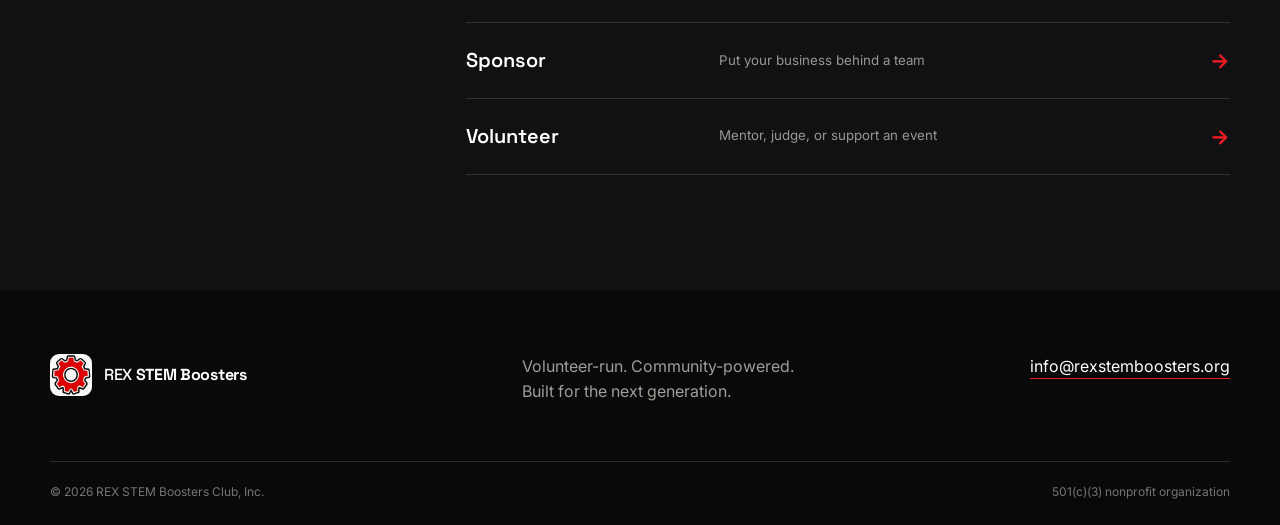
==== commit 6aeabd7a: "feat: animations, formatting, image carousel, media" ====
--- a/index.html
+++ b/index.html
@@ -4,7 +4,7 @@
   <meta charset="utf-8">
   <meta name="viewport" content="width=device-width, initial-scale=1">
   <meta name="description" content="REX STEM Boosters supports K-12 robotics teams and hands-on STEM education in Timonium, Maryland.">
-  <title>REX STEM Boosters | Build What Comes Next</title>
+  <title>REX STEM Boosters</title>
   <link rel="preconnect" href="https://fonts.googleapis.com">
   <link rel="preconnect" href="https://fonts.gstatic.com" crossorigin>
   <link href="https://fonts.googleapis.com/css2?family=Inter:wght@400;500;600;700&family=Space+Grotesk:wght@500;600;700&display=swap" rel="stylesheet">
@@ -17,7 +17,7 @@
   <header class="site-header">
     <div class="shell header-inner">
       <a class="brand" href="index.html" aria-label="REX STEM Boosters home">
-        <img src="assets/gear-mark.png" alt="" width="42" height="42">
+        <img src="assets/images/gear-mark.png" alt="" width="42" height="42">
         <span>REX <b>STEM Boosters</b></span>
       </a>
       <button class="menu-toggle" type="button" aria-expanded="false" aria-controls="site-nav">
@@ -35,22 +35,32 @@
   </header>
 
   <main id="main">
+
+    <aside class="meeting-strip" aria-label="Upcoming meeting">
+      <div class="shell meeting-inner">
+        <p><span>Next community meeting</span><strong>Wednesday, October 14, 2026 · 7:00 PM · Zoom</strong></p>
+        <a href="https://us02web.zoom.us/j/85218019434?pwd=zxrzaKVaYKDxCwYoJauIgaEmPhb7PY.1" target="_blank" rel="noopener">Join the meeting <span aria-hidden="true">↗</span></a>
+      </div>
+    </aside>
+
     <section class="hero">
       <div class="shell hero-grid">
         <div class="hero-copy">
           <p class="eyebrow"><span></span> Timonium, Maryland</p>
           <h1>Back the teams<br>building <em>tomorrow.</em></h1>
-          <p class="hero-lede">We connect community support with K-12 robotics programs, giving students the tools, funding, and opportunities to turn ambitious ideas into working machines.</p>
+          <!-- <h1><em>REX</em><br>STEM <em>Boosters.</em></h1> -->
+          <p class="hero-lede">REX STEM Boosters is a 501(c)(3) nonprofit created to connect support, funding, and opportunities to robotics teams and STEM initiatives in our community.
+</p>
           <div class="button-row">
-            <a class="button button-primary" href="donate.html">Support our teams <span aria-hidden="true">↗</span></a>
-            <a class="button button-ghost" href="teams.html">Meet the builders <span aria-hidden="true">→</span></a>
+            <a class="button button-primary" href="donate.html">Support our students <span aria-hidden="true">↗</span></a>
+            <a class="button button-ghost" href="teams.html">Meet the teams <span aria-hidden="true">→</span></a>
           </div>
         </div>
         <div class="hero-visual" aria-label="REX STEM Boosters supports three local robotics programs">
           <div class="orbit orbit-one"></div>
           <div class="orbit orbit-two"></div>
           <div class="visual-card">
-            <img src="assets/gear-mark.png" alt="REX STEM Boosters red gear mark">
+            <img src="assets/images/gear-mark.png" alt="REX STEM Boosters red gear mark">
           </div>
           <div class="data-tag tag-one"><strong>3</strong><span>robotics programs</span></div>
           <div class="data-tag tag-two"><strong>K–12</strong><span>students supported</span></div>
@@ -59,6 +69,45 @@
     </section>
 
     <section class="mission band">
+      <div class="mission-route" aria-hidden="true">
+        <svg viewBox="0 0 220 520" preserveAspectRatio="none">
+          <path
+            id="mission-path"
+            class="mission-path"
+            d="
+              M -15 45
+              C 150 36 451 110 143 194
+              C 57 230 7 317 84 352
+              C 199 411 132 474 -15 485
+              "
+            />
+
+          <rect
+            class="mission-robot"
+            x="-13"
+            y="-9"
+            width="26"
+            height="18"
+            rx="2"
+          >
+            <animateMotion
+              dur="12s"
+              repeatCount="indefinite"
+              rotate="auto"
+              calcMode="spline"
+              keyTimes="0;0.08;0.92;1"
+              keyPoints="0;0;1;1"
+              keySplines="
+                0 0 1 1;
+                0.42 0 0.58 1;
+                0 0 1 1"
+            >
+              <mpath href="#mission-path" />
+            </animateMotion>
+          </rect>
+        </svg>
+      </div>
+
       <div class="shell split-heading">
         <p class="section-label">01 / Our mission</p>
         <div>
@@ -93,17 +142,17 @@
         <div class="team-grid">
           <article class="team-card">
             <span class="team-number">01</span>
-            <img src="assets/ridgely-robotics.jpg" alt="Ridgely Robotics logo">
+            <img src="assets/images/ridgely-robotics.jpg" alt="Ridgely Robotics logo">
             <div><p>VEX IQ · Middle school</p><h3>Ridgely Robotics</h3></div>
           </article>
           <article class="team-card">
             <span class="team-number">02</span>
-            <img src="assets/dulaney-vex.jpg" alt="Dulaney VEX Robotics lion logo">
+            <img src="assets/images/dulaney-vex.png" alt="Dulaney VEX Robotics lion logo">
             <div><p>VEX V5 · High school</p><h3>1727 REX VEX</h3></div>
           </article>
           <article class="team-card team-card-dark">
             <span class="team-number">03</span>
-            <img src="assets/dulaney-frc.jpg" alt="Dulaney FIRST Robotics lion logo">
+            <img src="assets/images/dulaney-frc.jpg" alt="Dulaney FIRST Robotics lion logo">
             <div><p>FIRST · High school</p><h3>1727 REX FRC</h3></div>
           </article>
         </div>
@@ -123,12 +172,12 @@
       </div>
     </section>
 
-    <aside class="meeting-strip" aria-label="Upcoming meeting">
+    <!-- <aside class="meeting-strip" aria-label="Upcoming meeting">
       <div class="shell meeting-inner">
         <p><span>Next community meeting</span><strong>Wednesday, October 14, 2026 · 7:00 PM · Zoom</strong></p>
         <a href="https://us02web.zoom.us/j/85218019434?pwd=zxrzaKVaYKDxCwYoJauIgaEmPhb7PY.1" target="_blank" rel="noopener">Join the meeting <span aria-hidden="true">↗</span></a>
       </div>
-    </aside>
+    </aside> -->
   </main>
 
   <footer class="site-footer">
--- a/assets/styles.css
+++ b/assets/styles.css
@@ -67,6 +67,65 @@
 .tag-one { top: 12%; left: 0; transform: rotate(-3deg); }
 .tag-two { right: -2%; bottom: 12%; transform: rotate(2deg); }
 @keyframes spin { to { transform: rotate(360deg); } }
+
+.mission {
+  position: relative;
+  overflow: hidden;
+}
+
+.mission .split-heading {
+  position: relative;
+  z-index: 2;
+}
+
+.mission-route {
+  position: absolute;
+  z-index: 1;
+  top: 0;
+  bottom: 0;
+  left: 0;
+  width: min(17vw, 220px);
+  min-width: 150px;
+  pointer-events: none;
+  opacity: 0.62;
+}
+
+.mission-route svg {
+  width: 100%;
+  height: 100%;
+  overflow: visible;
+}
+
+.mission-path {
+  fill: none;
+  stroke: rgba(17, 17, 19, 0.9);
+  stroke-width: 1.5;
+  stroke-linecap: round;
+  stroke-dasharray: 3 9;
+  vector-effect: non-scaling-stroke;
+}
+
+.mission-robot {
+  fill: #111113;
+}
+
+@media (max-width: 1050px) {
+  .mission-route {
+    display: none;
+  }
+}
+
+@media (max-width: 700px) {
+  .mission-route {
+    display: none;
+  }
+}
+
+@media (prefers-reduced-motion: reduce) {
+  .mission-robot {
+    display: none;
+  }
+}
 
 .band { padding: clamp(5rem, 9vw, 8rem) 0; }
 .mission { background: var(--red); }
@@ -110,6 +169,120 @@
 .meeting-inner p { display: flex; align-items: baseline; gap: 1rem; margin: 0; }
 .meeting-inner p span { text-transform: uppercase; font-size: .7rem; font-weight: 700; letter-spacing: .1em; }
 .meeting-inner a { white-space: nowrap; font-weight: 700; text-underline-offset: .25rem; }
+
+/* Header containing the animation */
+
+.support-header {
+  position: relative;
+  min-height: 430px;
+  overflow: hidden;
+}
+
+.support-header__content {
+  position: relative;
+  z-index: 2;
+  max-width: 620px;
+}
+
+/* Animation placement and colors */
+
+.help-network {
+  --network-source: #171717;
+  --network-line: #175737;
+  --network-accent: #e21b2d;
+
+  position: absolute;
+  top: 50%;
+  right: clamp(35px, 7vw, 120px);
+  width: clamp(270px, 28vw, 390px);
+  transform: translateY(-50%);
+  pointer-events: none;
+}
+
+.help-network svg {
+  display: block;
+  width: 100%;
+  height: auto;
+  overflow: visible;
+}
+
+/* Permanent background routes */
+
+.help-network__tracks {
+  fill: none;
+  stroke: var(--network-line);
+  stroke-width: 3;
+  stroke-linecap: round;
+  stroke-linejoin: round;
+  opacity: 0.5;
+}
+
+/* Outer nodes */
+
+.help-network__nodes {
+  fill: transparent;
+  stroke: var(--network-source);
+  stroke-width: 3;
+}
+
+/* Black central controller */
+
+.help-network__controller {
+  fill: var(--network-source);
+}
+
+/* Single central red square */
+
+.help-network__core {
+  fill: var(--network-accent);
+}
+
+/* Independent short red signal segments */
+
+.help-network__segments {
+  fill: none;
+  stroke: var(--network-accent);
+  stroke-width: 4;
+  stroke-linecap: round;
+  stroke-linejoin: round;
+}
+
+/* Independent moving squares */
+
+.help-network__traveler {
+  fill: var(--network-accent);
+}
+
+/* Responsive sizing */
+
+@media (max-width: 1050px) {
+  .support-header__content {
+    max-width: 56%;
+  }
+
+  .help-network {
+    width: 290px;
+    right: 25px;
+  }
+}
+
+@media (max-width: 760px) {
+  .support-header__content {
+    max-width: none;
+  }
+
+  .help-network {
+    display: none;
+  }
+}
+
+/* Accessibility */
+
+@media (prefers-reduced-motion: reduce) {
+  .help-network {
+    display: none;
+  }
+}
 
 .page-hero { position: relative; overflow: hidden; padding: clamp(5rem, 9vw, 8rem) 0; background: var(--ink); }
 .page-hero .shell > p:last-child, .page-hero .membership-layout > div:first-child > p:last-child { max-width: 680px; margin: 2rem 0 0; color: #b8b6b0; font-size: 1.15rem; }
@@ -221,7 +394,7 @@
 .carousel { width: var(--shell); margin-inline: auto; overflow: hidden; outline: none; }
 .carousel-track { display: flex; gap: 1rem; transition: transform .9s cubic-bezier(.72,0,.18,1); will-change: transform; }
 .carousel-track.is-jumping { transition: none; }
-.carousel-slide { flex: 0 0 min(78vw, 880px); aspect-ratio: 16 / 9; display: flex; flex-direction: column; justify-content: flex-end; padding: clamp(1.5rem, 4vw, 3rem); border: 1px solid rgba(255,255,255,.18); background-color: #26272a; background-image: url("data:image/svg+xml,%3Csvg xmlns='http://www.w3.org/2000/svg' width='36' height='36' viewBox='0 0 36 36'%3E%3Cpath d='M36 0H0V36' fill='none' stroke='white' stroke-opacity='.055'/%3E%3C/svg%3E"); }
+.carousel-slide { flex: 0 0 min(78vw, 720px); aspect-ratio: 16 / 9; display: flex; flex-direction: column; justify-content: flex-end; padding: clamp(1.5rem, 4vw, 3rem); border: 1px solid rgba(255,255,255,.18); background-color: #26272a; background-image: url("data:image/svg+xml,%3Csvg xmlns='http://www.w3.org/2000/svg' width='36' height='36' viewBox='0 0 36 36'%3E%3Cpath d='M36 0H0V36' fill='none' stroke='white' stroke-opacity='.055'/%3E%3C/svg%3E"); }
 .placeholder-one { background-color: #26272a; }
 .placeholder-two { background-color: #201719; }
 .placeholder-three { background-color: #18252a; }
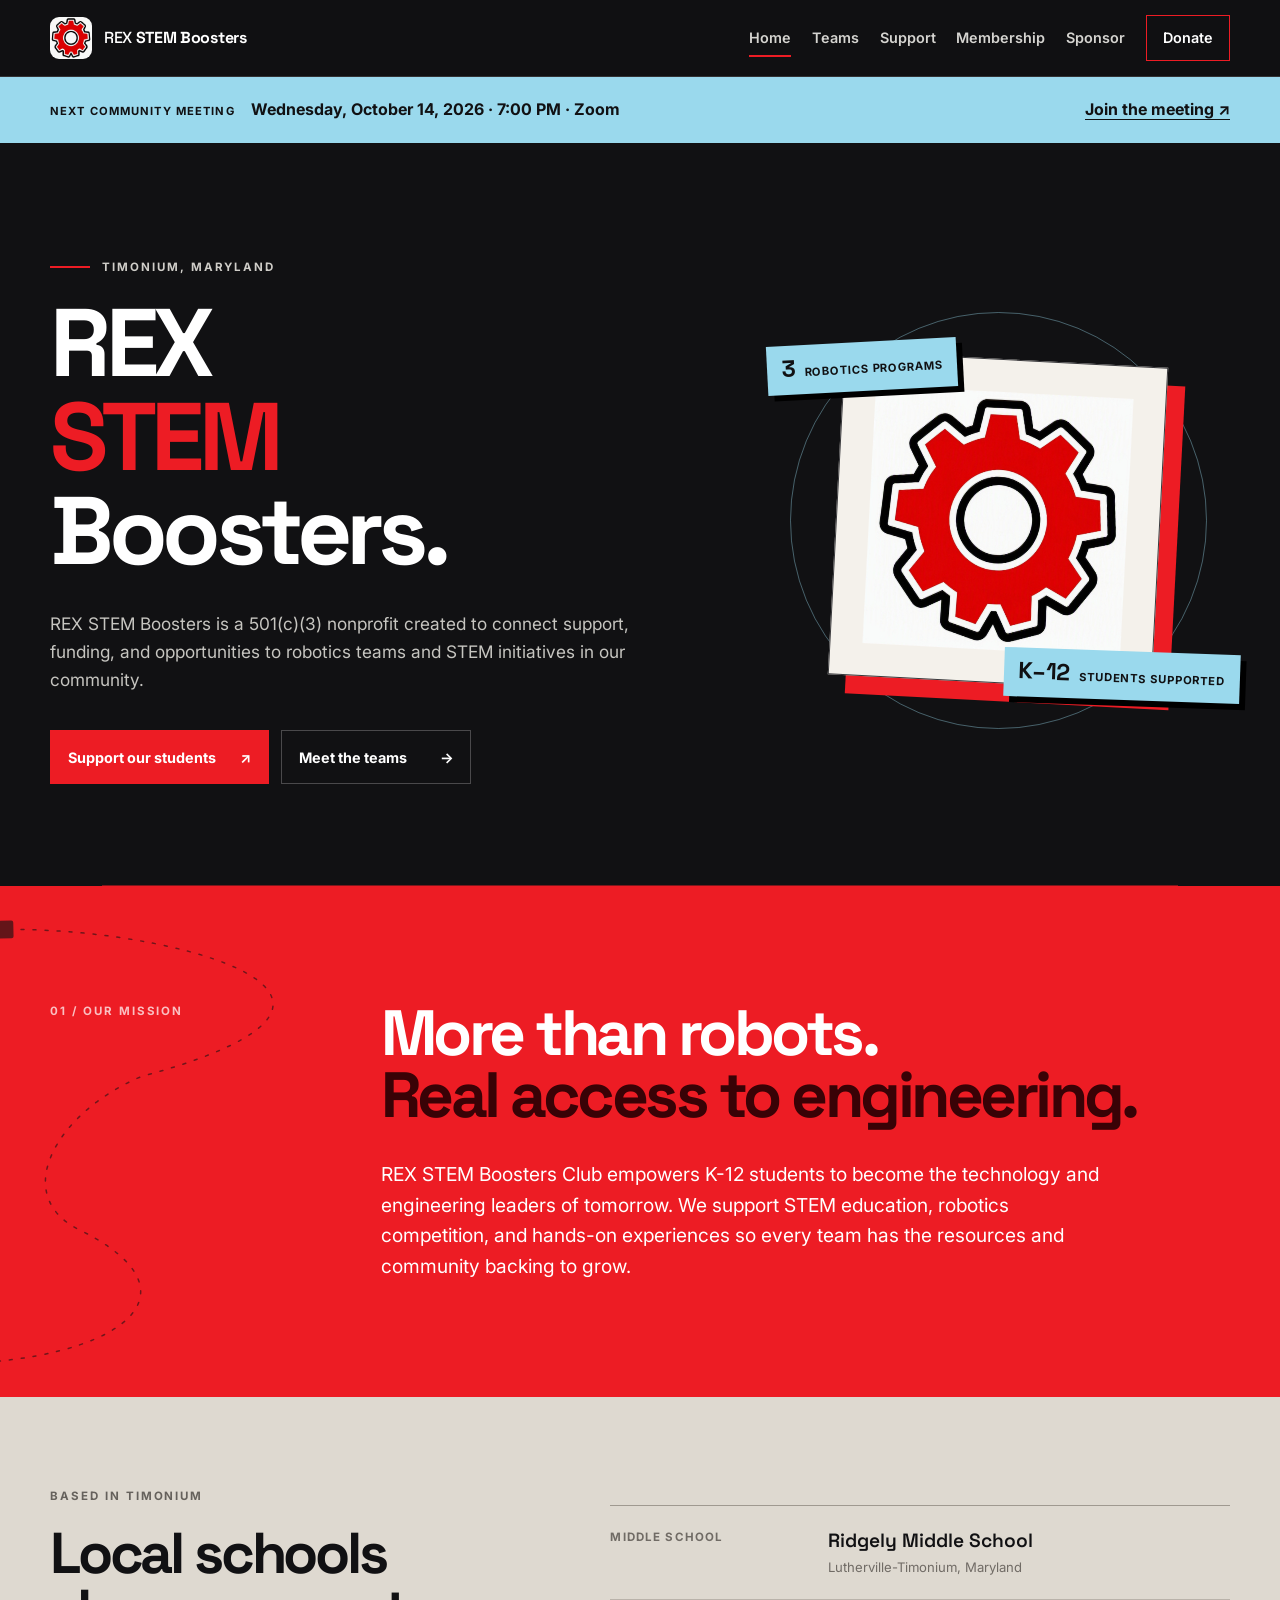
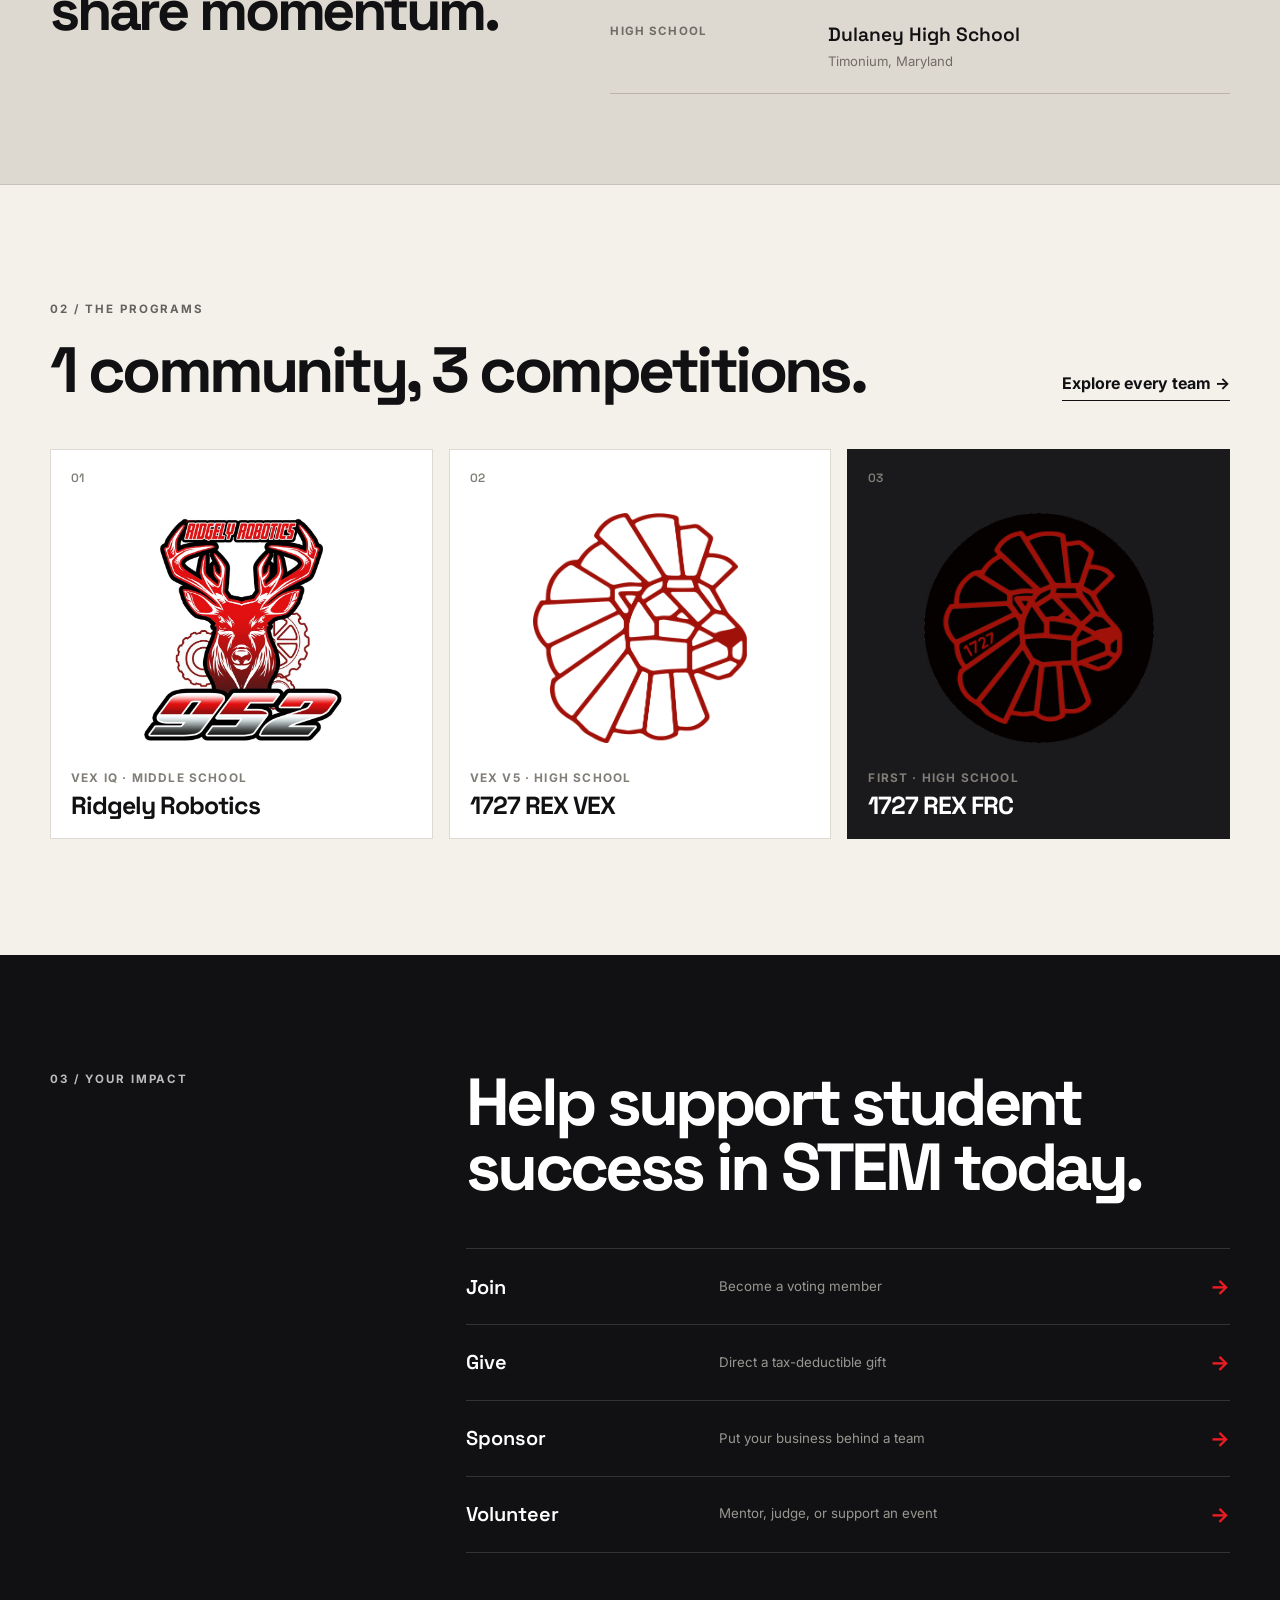
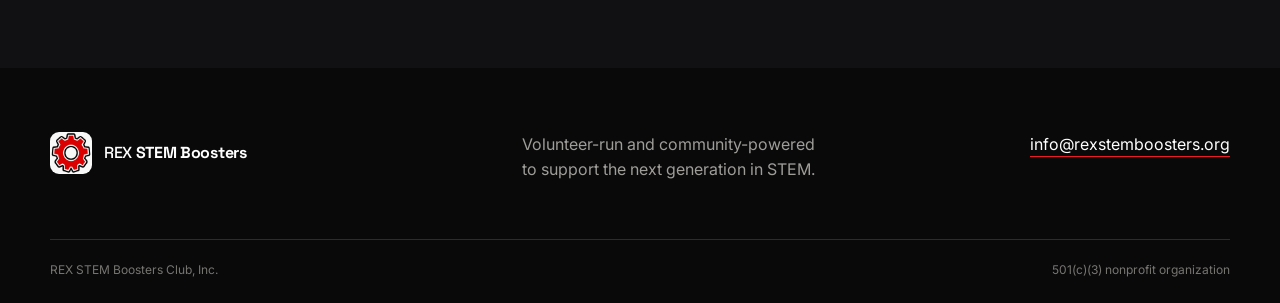
==== commit 374e1def: "feat: major formatting changes, media, all content added" ====
--- a/index.html
+++ b/index.html
@@ -25,8 +25,8 @@
       </button>
       <nav id="site-nav" class="site-nav" aria-label="Primary navigation">
         <a class="active" href="index.html">Home</a>
-        <a href="teams.html">Our teams</a>
-        <a href="support.html">Ways to help</a>
+        <a href="teams.html">Teams</a>
+        <a href="support.html">Support</a>
         <a href="membership.html">Membership</a>
         <a href="sponsor.html">Sponsor</a>
         <a class="nav-cta" href="donate.html">Donate</a>
@@ -47,8 +47,8 @@
       <div class="shell hero-grid">
         <div class="hero-copy">
           <p class="eyebrow"><span></span> Timonium, Maryland</p>
-          <h1>Back the teams<br>building <em>tomorrow.</em></h1>
-          <!-- <h1><em>REX</em><br>STEM <em>Boosters.</em></h1> -->
+          <!-- <h1>Back the teams<br>building <em>tomorrow.</em></h1> -->
+          <h1>REX<br><em>STEM</em><br>Boosters.</h1>
           <p class="hero-lede">REX STEM Boosters is a 501(c)(3) nonprofit created to connect support, funding, and opportunities to robotics teams and STEM initiatives in our community.
 </p>
           <div class="button-row">
@@ -121,7 +121,7 @@
       <div class="shell location-layout">
         <div>
           <p class="section-label dark">Based in Timonium</p>
-          <h2 id="location-title">Local schools.<br>Shared momentum.</h2>
+          <h2 id="location-title">Local schools <br>share momentum.<br>&nbsp;</h2>
         </div>
         <div class="school-list">
           <div><span>Middle school</span><strong>Ridgely Middle School</strong><small>Lutherville-Timonium, Maryland</small></div>
@@ -135,7 +135,7 @@
         <div class="section-intro">
           <div>
             <p class="section-label dark">02 / The programs</p>
-            <h2>One community.<br>Three ways to compete.</h2>
+            <h2>1 community, 3 competitions.</h2>
           </div>
           <a class="text-link" href="teams.html">Explore every team <span aria-hidden="true">→</span></a>
         </div>
@@ -152,7 +152,7 @@
           </article>
           <article class="team-card team-card-dark">
             <span class="team-number">03</span>
-            <img src="assets/images/dulaney-frc.jpg" alt="Dulaney FIRST Robotics lion logo">
+            <img src="assets/images/dulaney-frc.png" alt="Dulaney FIRST Robotics lion logo">
             <div><p>FIRST · High school</p><h3>1727 REX FRC</h3></div>
           </article>
         </div>
@@ -162,7 +162,7 @@
     <section class="impact-band">
       <div class="shell impact-grid">
         <p class="section-label">03 / Your impact</p>
-        <h2>Give a student the room to test, fail, rebuild, and compete.</h2>
+        <h2>Help support student success in STEM today.</h2>
         <div class="impact-actions">
           <a href="membership.html"><span>Join</span><small>Become a voting member</small><b>→</b></a>
           <a href="donate.html"><span>Give</span><small>Direct a tax-deductible gift</small><b>→</b></a>
@@ -182,11 +182,12 @@
 
   <footer class="site-footer">
     <div class="shell footer-main">
-      <a class="brand footer-brand" href="index.html"><img src="assets/gear-mark.png" alt="" width="42" height="42"><span>REX <b>STEM Boosters</b></span></a>
-      <p>Volunteer-run. Community-powered.<br>Built for the next generation.</p>
+      <a class="brand footer-brand" href="index.html"><img src="assets/images/gear-mark.png" alt="" width="42" height="42"><span>REX <b>STEM Boosters</b></span></a>
+      <p>Volunteer-run and community-powered<br>to support the next generation in STEM.</p>
       <a href="mailto:info@rexstemboosters.org">info@rexstemboosters.org</a>
     </div>
-    <div class="shell footer-bottom"><span>© <span data-year></span> REX STEM Boosters Club, Inc.</span><span>501(c)(3) nonprofit organization</span></div>
+    <!-- <div class="shell footer-bottom"><span>© <span data-year></span> REX STEM Boosters Club, Inc.</span><span>501(c)(3) nonprofit organization</span></div> -->
+    <div class="shell footer-bottom">REX STEM Boosters Club, Inc.</span><span>501(c)(3) nonprofit organization</span></div>
   </footer>
 </body>
 </html>
--- a/assets/styles.css
+++ b/assets/styles.css
@@ -286,7 +286,8 @@
 
 .page-hero { position: relative; overflow: hidden; padding: clamp(5rem, 9vw, 8rem) 0; background: var(--ink); }
 .page-hero .shell > p:last-child, .page-hero .membership-layout > div:first-child > p:last-child { max-width: 680px; margin: 2rem 0 0; color: #b8b6b0; font-size: 1.15rem; }
-.team-page-hero { min-height: min(690px, calc(100vh - 76px)); display: flex; align-items: center; }
+.page-hero .shell .second-last-child-p-custom { max-width: 680px; margin: 2rem 0 0; color: #b8b6b0; font-size: 1.15rem; }
+.team-page-hero { padding: clamp(5rem, 9vw, 8rem) 0 clamp(3rem, 5vw, 6rem) 0; min-height: min(690px, calc(100vh - 76px)); display: flex; align-items: center; }
 .team-hero-copy { position: relative; z-index: 2; }
 .team-hero-copy > p:last-child { max-width: 590px !important; }
 .ambient-curve { position: absolute; z-index: 0; top: 8%; right: -5%; bottom: 6%; width: 58%; opacity: .72; }
@@ -327,8 +328,8 @@
 .trust-strip p { margin: 0; max-width: 600px; }
 
 .membership-hero { background: #191614; }
-.membership-layout { display: grid; grid-template-columns: 1.2fr .8fr; gap: 4rem; align-items: center; }
-.price-card { padding: 2rem; background: var(--paper); color: var(--ink); box-shadow: 14px 14px 0 var(--red); transform: rotate(1deg); }
+.membership-layout { display: grid; grid-template-columns: 1.2fr .8fr; gap: 0rem; align-items: center; }
+.price-card { margin-right: 4rem; padding: 2rem; background: var(--paper); color: var(--ink); box-shadow: 14px 14px 0 var(--red); transform: rotate(1deg); }
 .price-card > p { margin: 0 0 1.4rem; text-transform: uppercase; font-size: .75rem; font-weight: 700; letter-spacing: .12em; }
 .price-card > div { display: flex; justify-content: space-between; align-items: baseline; padding: 1.1rem 0; border-top: 1px solid #ccc6bd; }
 .price-card strong { font: 700 3rem/1 "Space Grotesk"; }
@@ -342,7 +343,136 @@
 .open-door { padding: 5rem 0; background: var(--red); }
 .open-door h2 { font-size: clamp(4.5rem, 12vw, 10rem); }
 .open-door > .shell > p:last-child { max-width: 680px; font-size: 1.2rem; }
-
+/* Membership overview */
+
+.membership-overview {
+  background: var(--paper);
+}
+
+.membership-overview__heading {
+  max-width: 860px;
+  margin-bottom: clamp(3rem, 6vw, 5rem);
+}
+
+.membership-overview__heading h2 {
+  max-width: 820px;
+  margin-bottom: 0;
+  font-size: clamp(2.7rem, 5vw, 4.8rem);
+}
+
+/* Two-column layout */
+
+.membership-columns {
+  display: grid;
+  grid-template-columns: repeat(2, minmax(0, 1fr));
+  border-top: 1px solid #ccc6bd;
+  border-bottom: 1px solid #ccc6bd;
+}
+
+.membership-column {
+  min-width: 0;
+  padding: clamp(2rem, 4vw, 3.5rem) clamp(2rem, 4vw, 4rem)
+    clamp(2.5rem, 5vw, 4rem) 0;
+}
+
+.membership-column--support {
+  padding-right: 0;
+  padding-left: clamp(2rem, 4vw, 4rem);
+  border-left: 1px solid #ccc6bd;
+}
+
+/* Column headings */
+
+.membership-column__label {
+  margin: 0 0 0.75rem;
+  color: var(--red);
+  font-size: 0.7rem;
+  font-weight: 700;
+  letter-spacing: 0.14em;
+  text-transform: uppercase;
+}
+
+.membership-column h3 {
+  margin: 0 0 2rem;
+  font: 600 clamp(1.8rem, 3vw, 2.7rem) / 1.08 "Space Grotesk",
+    sans-serif;
+  letter-spacing: -0.035em;
+}
+
+/* Feature lists */
+
+.membership-feature-list {
+  margin: 0;
+  padding: 0;
+  list-style: none;
+}
+
+.membership-feature-list li {
+  display: grid;
+  grid-template-columns: 12px minmax(0, 1fr);
+  gap: 1rem;
+  padding: 1.35rem 0;
+  border-top: 1px solid #ddd8d0;
+}
+
+.membership-feature-list li:last-child {
+  padding-bottom: 0;
+}
+
+.membership-feature-list__marker {
+  width: 8px;
+  height: 8px;
+  margin-top: 0.45rem;
+  background: var(--red);
+  transform: rotate(45deg);
+}
+
+.membership-feature-list strong {
+  display: block;
+  margin-bottom: 0.4rem;
+  font: 600 1.05rem/1.25 "Space Grotesk", sans-serif;
+}
+
+.membership-feature-list p {
+  max-width: 470px;
+  margin: 0;
+  color: #635f58;
+  line-height: 1.65;
+}
+
+/* Mobile layout */
+
+@media (max-width: 760px) {
+  .membership-overview__heading {
+    margin-bottom: 2.5rem;
+  }
+
+  .membership-columns {
+    grid-template-columns: 1fr;
+  }
+
+  .membership-column {
+    padding: 2.25rem 0 2.75rem;
+  }
+
+  .membership-column--support {
+    padding: 2.75rem 0 2.25rem;
+    border-top: 1px solid #ccc6bd;
+    border-left: 0;
+  }
+}
+
+.member-label {
+  font-size: 1rem;
+}
+
+.site-nav .nav-cta[aria-current="page"] {
+  /* background: var(--white); */
+  background-color: var(--red);
+  color: var(--ink) !important;
+  /* box-shadow: inset 0 0 0 2px var(--red); */
+}
+.membership-tile-link { margin-top: 0 !important; }
 .donate-hero { background: #211011; }
 .giving-grid { display: grid; grid-template-columns: repeat(2, 1fr); gap: 1rem; }
 .giving-card { position: relative; min-height: 480px; display: grid; grid-template-rows: auto 1fr auto; padding: 1.5rem; background: var(--white); color: var(--ink); text-decoration: none; overflow: hidden; }
@@ -359,7 +489,7 @@
 .general-gear { display: grid; place-items: center; }
 .general-gear img { width: min(44%, 180px); }
 .zeffy-note { padding: 4rem 0; background: #ded9d0; color: var(--ink); }
-.zeffy-note .shell { display: grid; grid-template-columns: .7fr 1.3fr auto; gap: 2rem; align-items: center; }
+.zeffy-note .shell { display: grid; grid-template-columns: .7fr 1.3fr auto; gap: 1.8rem; align-items: center; }
 .zeffy-note strong { font: 700 2.1rem "Space Grotesk"; }
 .zeffy-note p { margin: 0; }
 .zeffy-note a { font-weight: 700; }
@@ -402,6 +532,7 @@
 .carousel-slide span { margin-bottom: auto; color: rgba(255,255,255,.5); font: 600 .7rem "Space Grotesk"; letter-spacing: .14em; }
 .carousel-slide strong { font: 600 clamp(2rem, 4vw, 4rem)/1 "Space Grotesk"; letter-spacing: -.045em; }
 .carousel-slide small { margin-top: .7rem; color: #aaa8a2; font-size: .82rem; }
+.carousel-image { width: 90%; height: 90%; object-fit: contain; object-position: center; }
 
 .site-footer { padding: 4rem 0 1.5rem; background: #09090a; }
 .footer-main { display: grid; grid-template-columns: 1.3fr 1fr 1fr; gap: 2rem; align-items: start; padding-bottom: 3.5rem; }
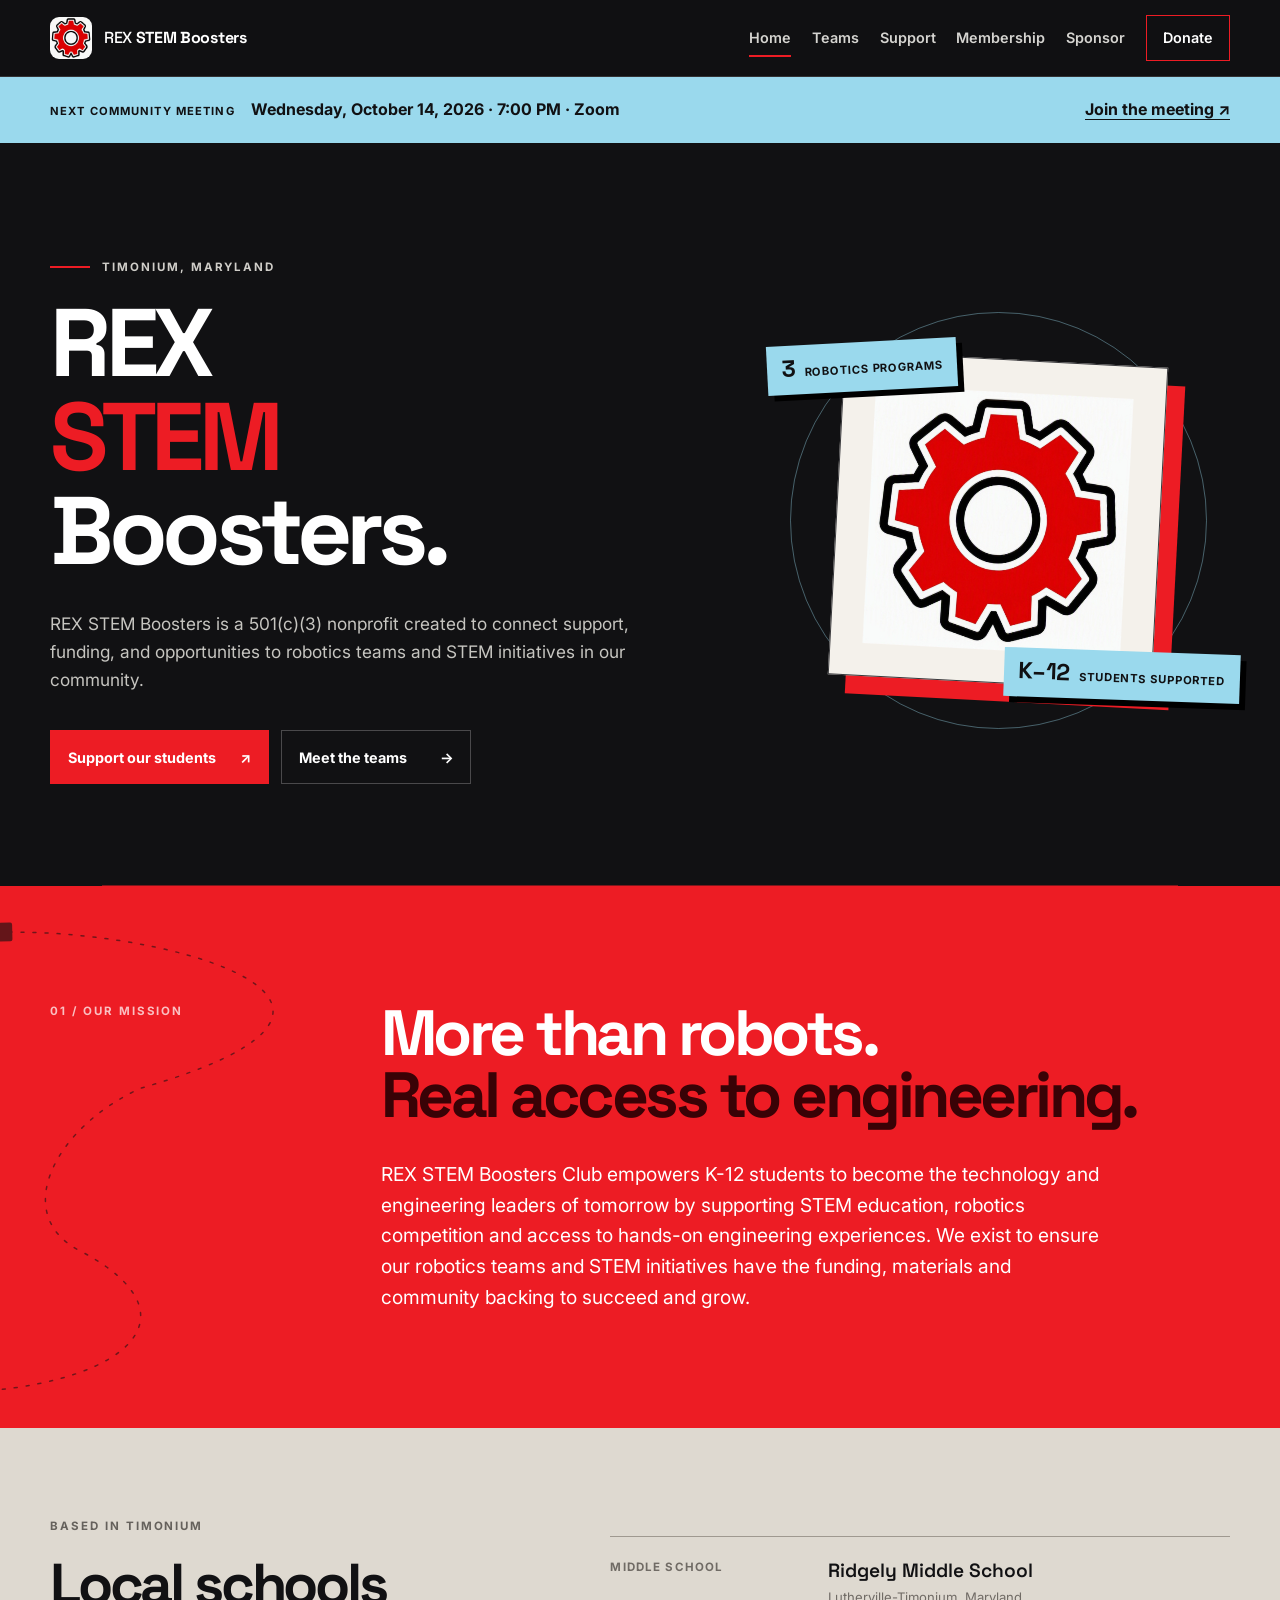
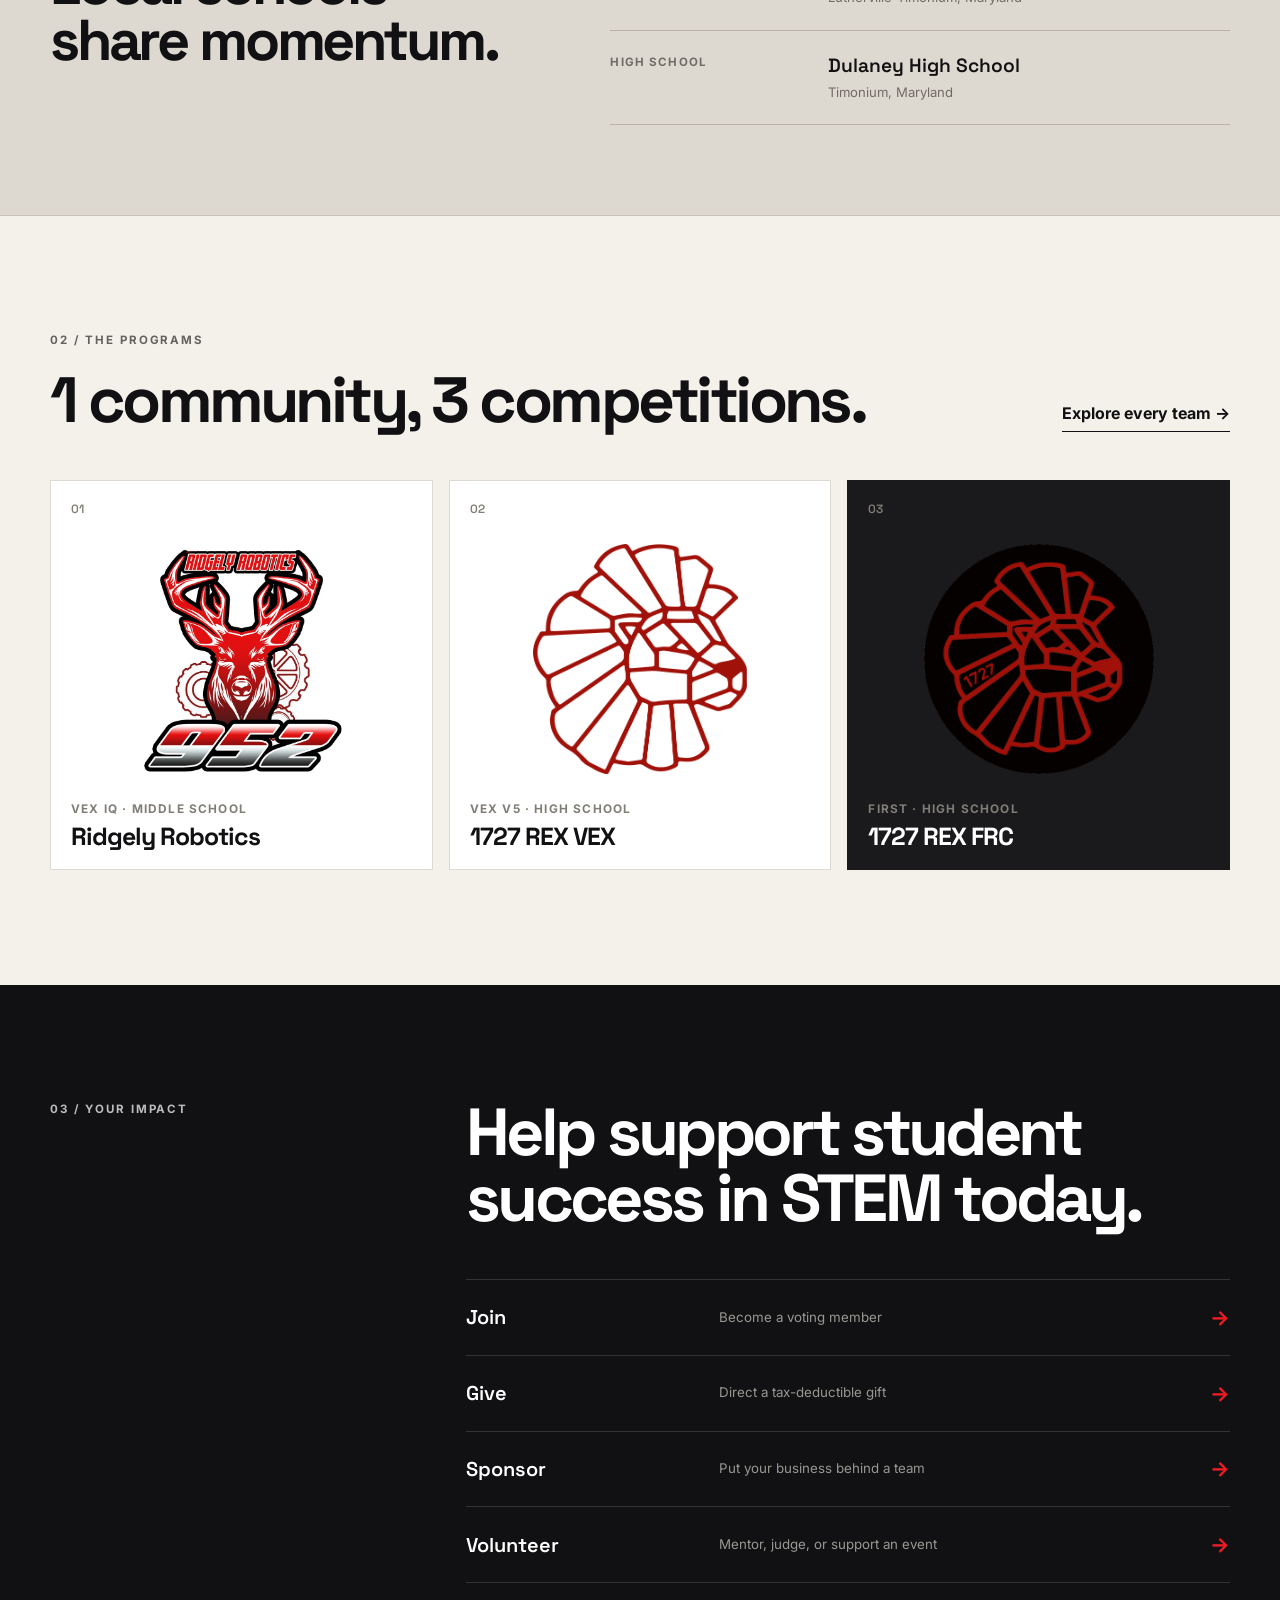
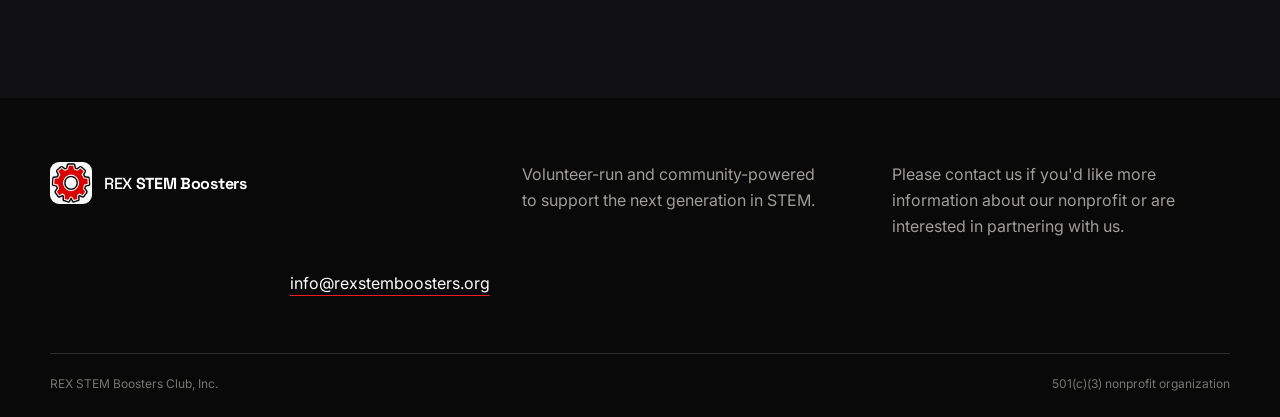
==== commit 2f6d50f6: "Add files via upload" ====
--- a/index.html
+++ b/index.html
@@ -112,7 +112,7 @@
         <p class="section-label">01 / Our mission</p>
         <div>
           <h2>More than robots.<br><span>Real access to engineering.</span></h2>
-          <p>REX STEM Boosters Club empowers K-12 students to become the technology and engineering leaders of tomorrow. We support STEM education, robotics competition, and hands-on experiences so every team has the resources and community backing to grow.</p>
+          <p>REX STEM Boosters Club empowers K-12 students to become the technology and engineering leaders of tomorrow by supporting STEM education, robotics competition and access to hands-on engineering experiences. We exist to ensure our robotics teams and STEM initiatives have the funding, materials and community backing to succeed and grow.</p>
         </div>
       </div>
     </section>
@@ -184,6 +184,7 @@
     <div class="shell footer-main">
       <a class="brand footer-brand" href="index.html"><img src="assets/images/gear-mark.png" alt="" width="42" height="42"><span>REX <b>STEM Boosters</b></span></a>
       <p>Volunteer-run and community-powered<br>to support the next generation in STEM.</p>
+      <p>Please contact us if you'd like more information about our nonprofit or are interested in partnering with us.</p>
       <a href="mailto:info@rexstemboosters.org">info@rexstemboosters.org</a>
     </div>
     <!-- <div class="shell footer-bottom"><span>© <span data-year></span> REX STEM Boosters Club, Inc.</span><span>501(c)(3) nonprofit organization</span></div> -->
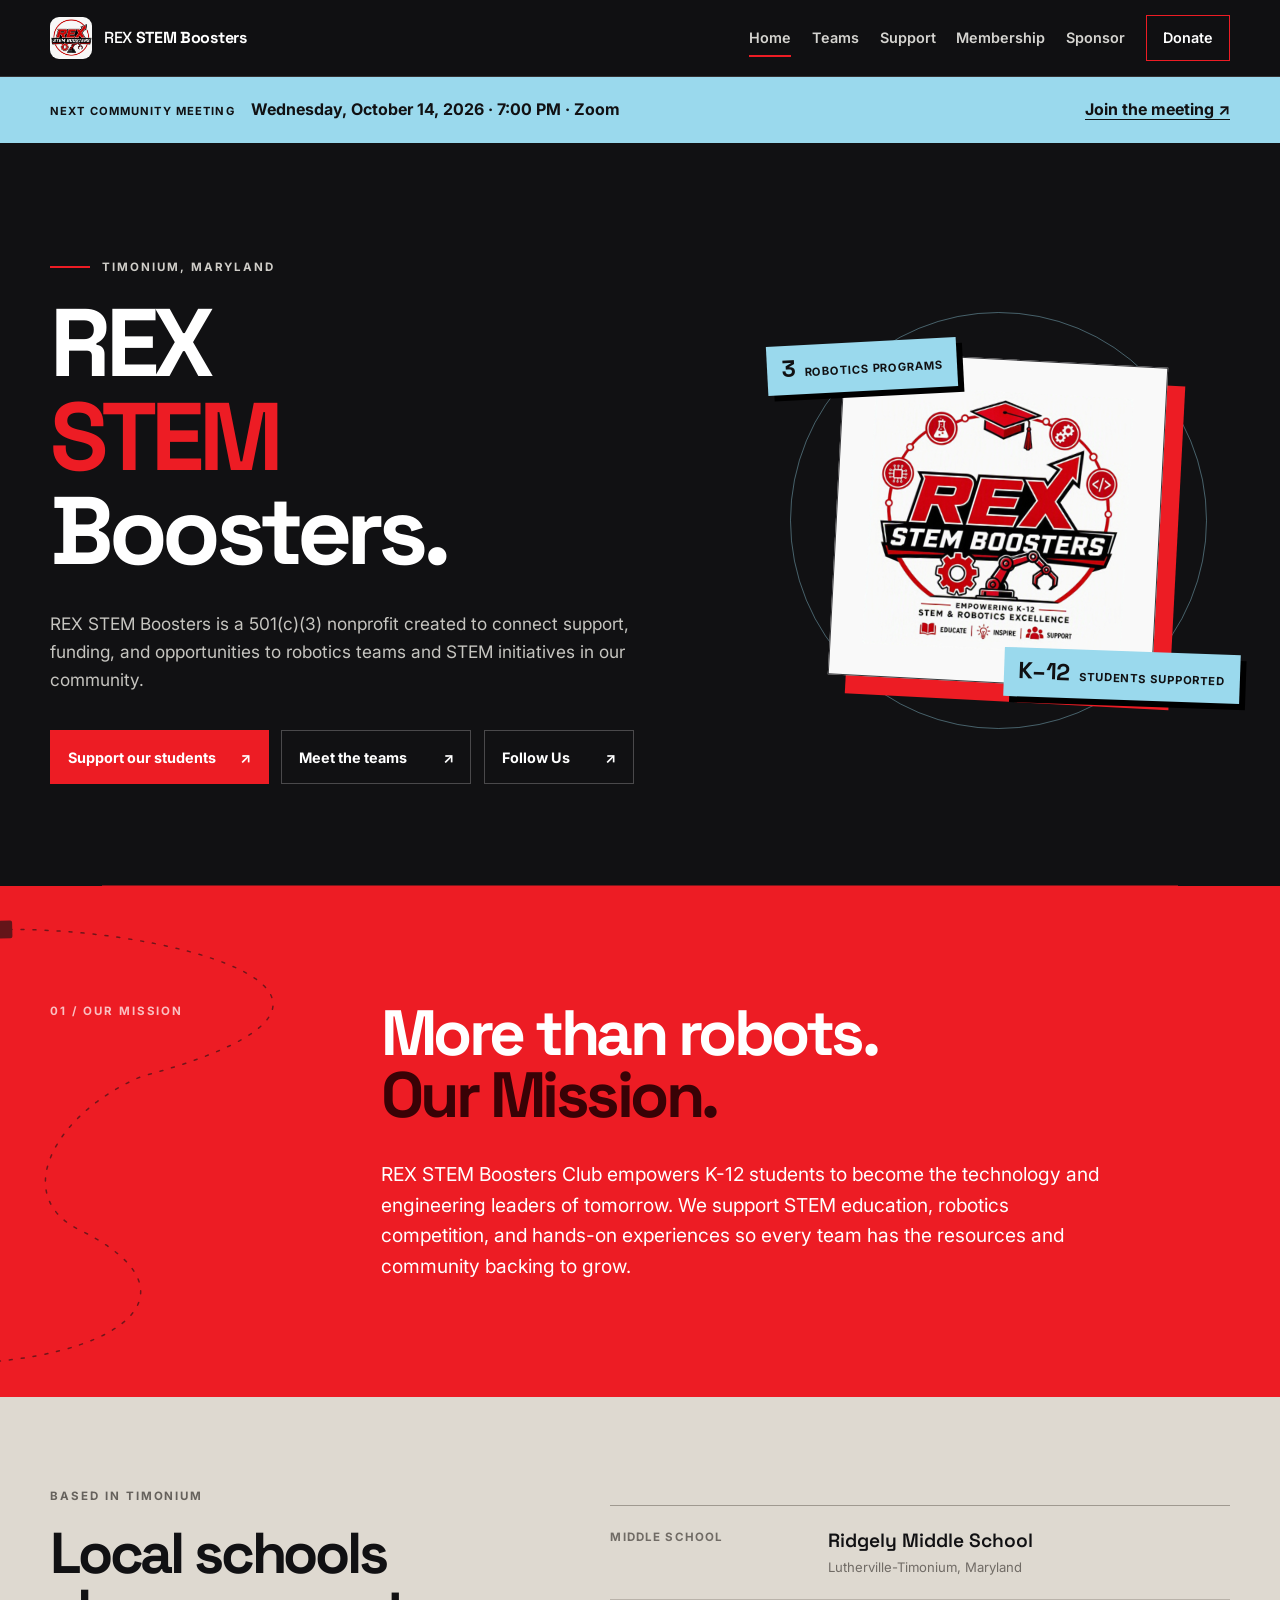
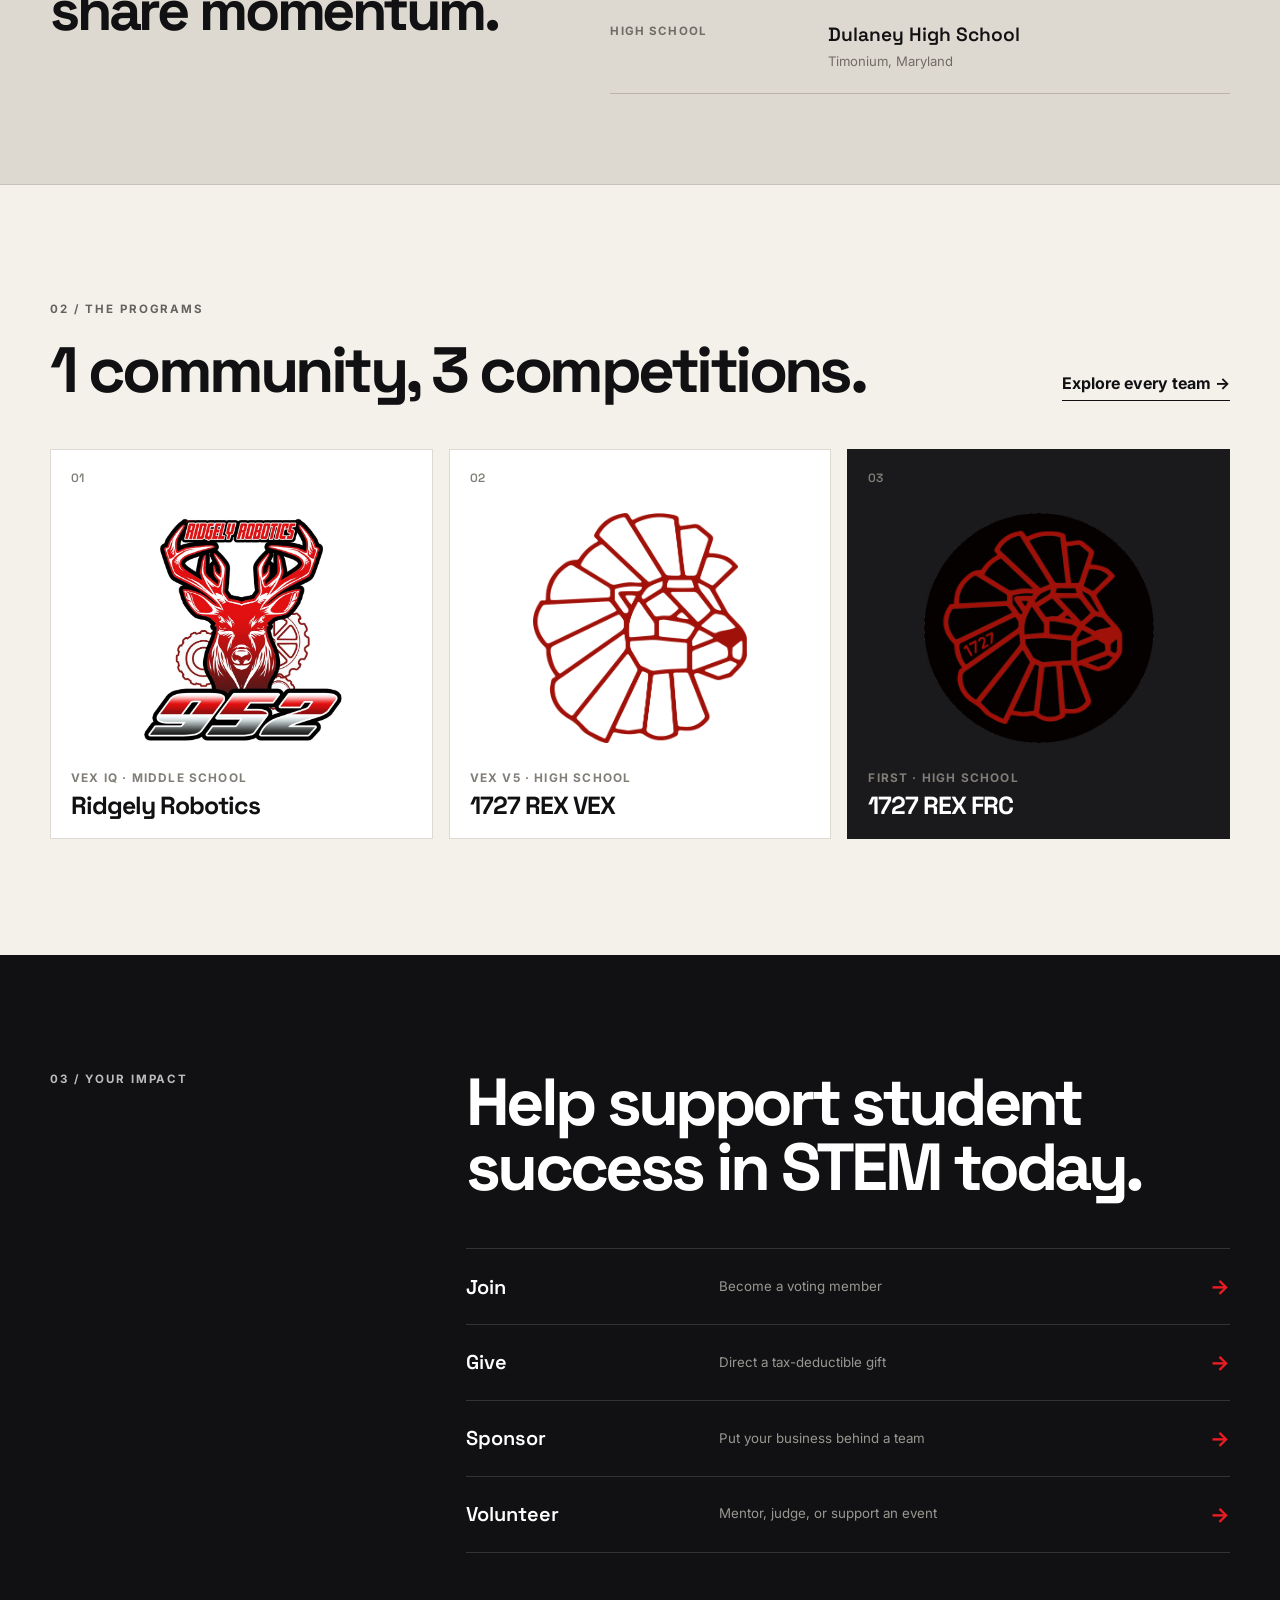
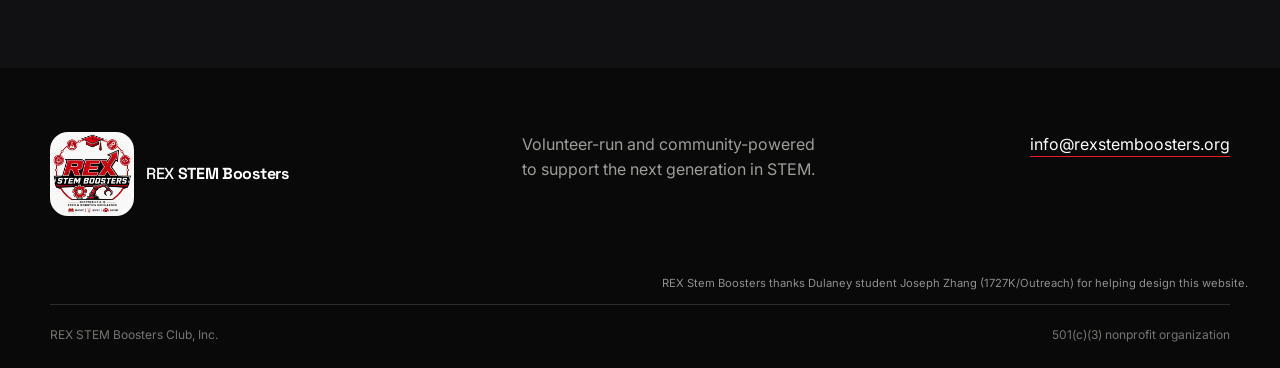
==== commit b114a8a7: "feat: logo incorporation, credit, Instagram link" ====
--- a/index.html
+++ b/index.html
@@ -16,8 +16,8 @@
   <a class="skip-link" href="#main">Skip to content</a>
   <header class="site-header">
     <div class="shell header-inner">
-      <a class="brand" href="index.html" aria-label="REX STEM Boosters home">
-        <img src="assets/images/gear-mark.png" alt="" width="42" height="42">
+      <a class="brand header" href="index.html" aria-label="REX STEM Boosters home">
+        <img src="assets/images/logo-simple.png" alt="" width="42" height="42">
         <span>REX <b>STEM Boosters</b></span>
       </a>
       <button class="menu-toggle" type="button" aria-expanded="false" aria-controls="site-nav">
@@ -53,14 +53,15 @@
 </p>
           <div class="button-row">
             <a class="button button-primary" href="donate.html">Support our students <span aria-hidden="true">↗</span></a>
-            <a class="button button-ghost" href="teams.html">Meet the teams <span aria-hidden="true">→</span></a>
+            <a class="button button-ghost" href="teams.html">Meet the teams <span aria-hidden="true">↗</span></a>
+            <a class="button button-ghost-2" href="https://www.instagram.com/rexstemboosters/" target="_blank" rel="noopener noreferrer">Follow Us <span aria-hidden="true">↗</span></a>
           </div>
         </div>
         <div class="hero-visual" aria-label="REX STEM Boosters supports three local robotics programs">
           <div class="orbit orbit-one"></div>
           <div class="orbit orbit-two"></div>
           <div class="visual-card">
-            <img src="assets/images/gear-mark.png" alt="REX STEM Boosters red gear mark">
+            <img src="assets/images/logo.png" alt="REX STEM Boosters logo">
           </div>
           <div class="data-tag tag-one"><strong>3</strong><span>robotics programs</span></div>
           <div class="data-tag tag-two"><strong>K–12</strong><span>students supported</span></div>
@@ -111,8 +112,8 @@
       <div class="shell split-heading">
         <p class="section-label">01 / Our mission</p>
         <div>
-          <h2>More than robots.<br><span>Real access to engineering.</span></h2>
-          <p>REX STEM Boosters Club empowers K-12 students to become the technology and engineering leaders of tomorrow by supporting STEM education, robotics competition and access to hands-on engineering experiences. We exist to ensure our robotics teams and STEM initiatives have the funding, materials and community backing to succeed and grow.</p>
+          <h2>More than robots.<br><span>Our Mission.</span></h2>
+          <p>REX STEM Boosters Club empowers K-12 students to become the technology and engineering leaders of tomorrow. We support STEM education, robotics competition, and hands-on experiences so every team has the resources and community backing to grow.</p>
         </div>
       </div>
     </section>
@@ -181,12 +182,12 @@
   </main>
 
   <footer class="site-footer">
-    <div class="shell footer-main">
-      <a class="brand footer-brand" href="index.html"><img src="assets/images/gear-mark.png" alt="" width="42" height="42"><span>REX <b>STEM Boosters</b></span></a>
+    <div class="shell footer-main footer-homepage">
+      <a class="brand footer" href="index.html"><img src="assets/images/logo.png" alt="" width="42" height="42"><span>REX <b>STEM Boosters</b></span></a>
       <p>Volunteer-run and community-powered<br>to support the next generation in STEM.</p>
-      <p>Please contact us if you'd like more information about our nonprofit or are interested in partnering with us.</p>
       <a href="mailto:info@rexstemboosters.org">info@rexstemboosters.org</a>
     </div>
+    <p class="credit-tag">REX Stem Boosters thanks Dulaney student Joseph Zhang (1727K/Outreach) for helping design this website.</p>
     <!-- <div class="shell footer-bottom"><span>© <span data-year></span> REX STEM Boosters Club, Inc.</span><span>501(c)(3) nonprofit organization</span></div> -->
     <div class="shell footer-bottom">REX STEM Boosters Club, Inc.</span><span>501(c)(3) nonprofit organization</span></div>
   </footer>
--- a/assets/styles.css
+++ b/assets/styles.css
@@ -2,6 +2,7 @@
   --ink: #111113;
   --ink-soft: #1a1a1d;
   --paper: #f4f1eb;
+  --logo-color: #f9f9f9;
   --white: #fff;
   --red: #ed1c24;
   --red-dark: #b70e15;
@@ -26,7 +27,8 @@
 .site-header { position: sticky; z-index: 50; top: 0; background: rgba(17,17,19,.9); border-bottom: 1px solid var(--line); backdrop-filter: blur(16px); }
 .header-inner { min-height: 76px; display: flex; align-items: center; justify-content: space-between; gap: 2rem; }
 .brand { display: inline-flex; align-items: center; gap: .75rem; text-decoration: none; font-family: "Space Grotesk", sans-serif; letter-spacing: -.02em; }
-.brand img { width: 42px; height: 42px; border-radius: 9px; }
+.brand.header img { width: 42px; height: 42px; border-radius: 9px; }
+.brand.footer img { width: 84px; height: 84px; border-radius: 18px; }
 .brand span { font-size: 1rem; font-weight: 500; }
 .brand b { font-weight: 700; }
 .site-nav { display: flex; align-items: center; gap: 1.3rem; }
@@ -54,9 +56,23 @@
 .button-primary:hover { background: #ff343b; }
 .button-ghost { border-color: #4a494b; }
 .button-ghost:hover { border-color: var(--white); }
+.button-ghost-2 { border-color: #4a494b; min-width: 150px; border-width: 1.5px; }
+.button-ghost-2:hover {
+  border-color: transparent;
+  background:
+    linear-gradient(var(--ink), var(--ink)) padding-box,
+    linear-gradient(
+      45deg,
+      #feda75,
+      #fa7e1e,
+      #d62976,
+      #962fbf,
+      #4f5bd5
+    ) border-box;
+  }
 
 .hero-visual { position: relative; min-height: 470px; display: grid; place-items: center; }
-.visual-card { position: relative; z-index: 2; width: min(70%, 330px); aspect-ratio: 1; padding: 2rem; background: var(--paper); border: 1px solid #3a3a3d; transform: rotate(3deg); box-shadow: 18px 18px 0 var(--red); }
+.visual-card { position: relative; z-index: 2; width: min(70%, 330px); aspect-ratio: 1; padding: 2rem; background: var(--logo-color); border: 1px solid #3a3a3d; transform: rotate(3deg); box-shadow: 18px 18px 0 var(--red); }
 .visual-card img { width: 100%; height: 100%; object-fit: contain; }
 .orbit { position: absolute; border: 1px solid rgba(154,217,237,.4); border-radius: 50%; }
 .orbit-one { width: 90%; aspect-ratio: 1; }
@@ -485,9 +501,10 @@
 .giving-card-dark { background: var(--ink); color: var(--white); }
 .giving-card-dark > img { mix-blend-mode: normal; }
 .giving-card-dark p { color: #a9a6a0; }
-.giving-general { background: var(--blue); }
+.giving-general { background: var(--logo-color); }
+.giving-general img { mix-blend-mode: normal; max-height: 360px; }
 .general-gear { display: grid; place-items: center; }
-.general-gear img { width: min(44%, 180px); }
+.general-gear img { width: min(50%, 240px); }
 .zeffy-note { padding: 4rem 0; background: #ded9d0; color: var(--ink); }
 .zeffy-note .shell { display: grid; grid-template-columns: .7fr 1.3fr auto; gap: 1.8rem; align-items: center; }
 .zeffy-note strong { font: 700 2.1rem "Space Grotesk"; }
@@ -535,7 +552,9 @@
 .carousel-image { width: 90%; height: 90%; object-fit: contain; object-position: center; }
 
 .site-footer { padding: 4rem 0 1.5rem; background: #09090a; }
+.credit-tag { color: #909090; font-size: 0.7rem; text-align: right; margin-right: 2rem;}
 .footer-main { display: grid; grid-template-columns: 1.3fr 1fr 1fr; gap: 2rem; align-items: start; padding-bottom: 3.5rem; }
+.footer-main.footer-homepage { padding-bottom: 3rem; }
 .footer-main p { margin: 0; color: #9f9d98; }
 .footer-main > a:last-child { justify-self: end; text-decoration-color: var(--red); text-underline-offset: .35rem; }
 .footer-bottom { display: flex; justify-content: space-between; gap: 1rem; padding-top: 1.25rem; border-top: 1px solid var(--line); color: #777570; font-size: .75rem; }
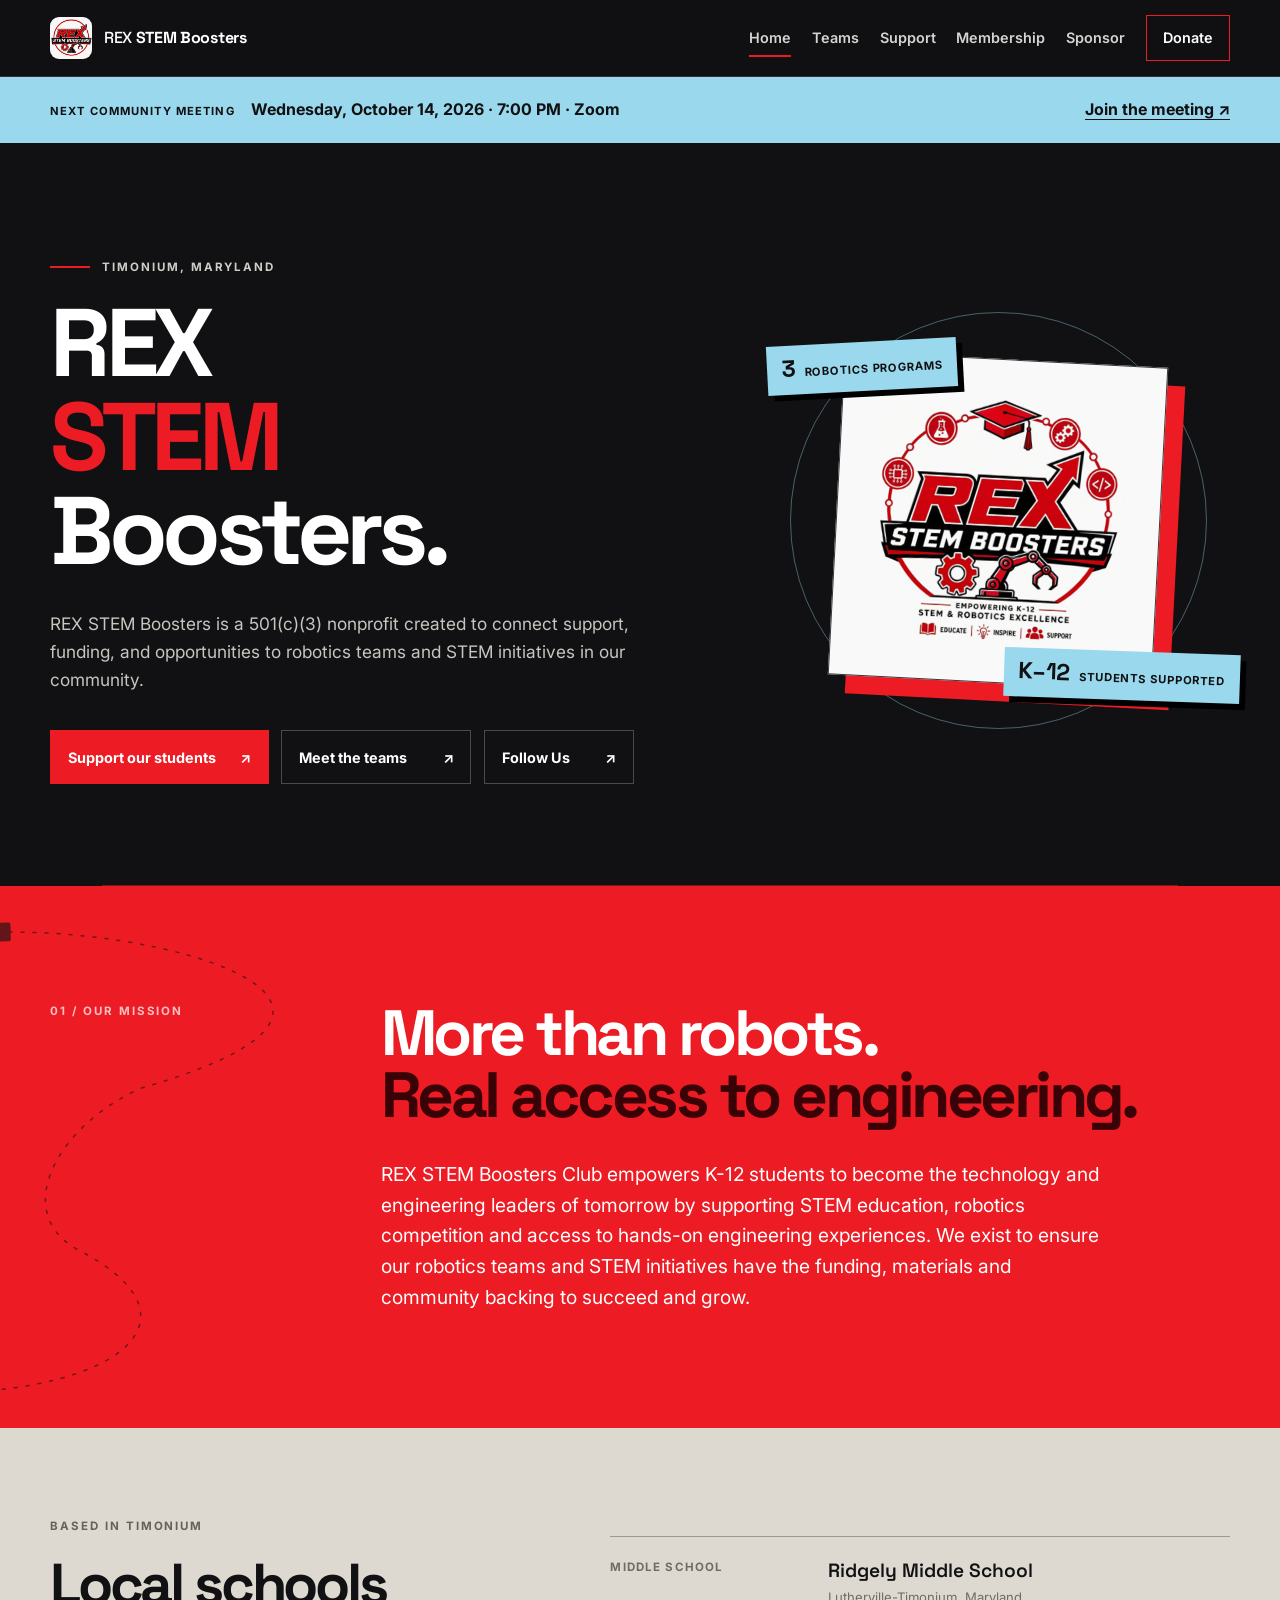
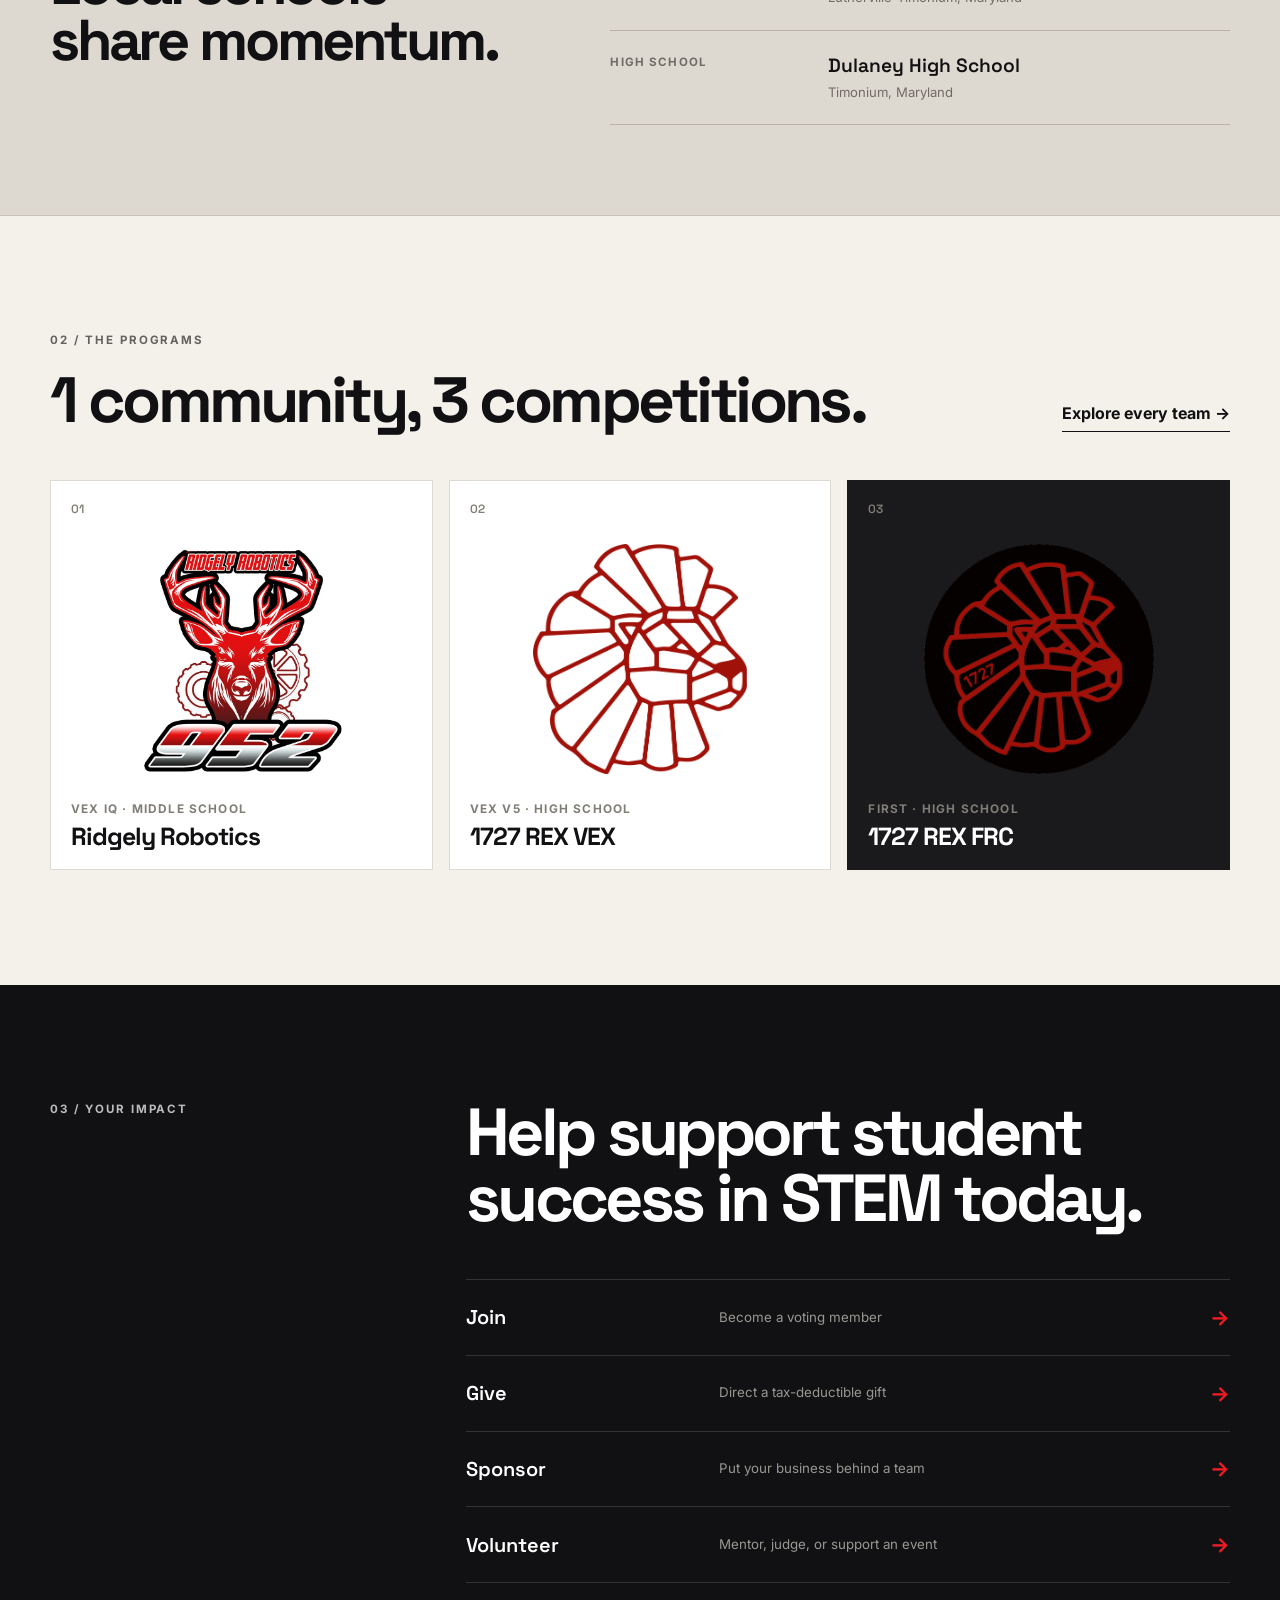
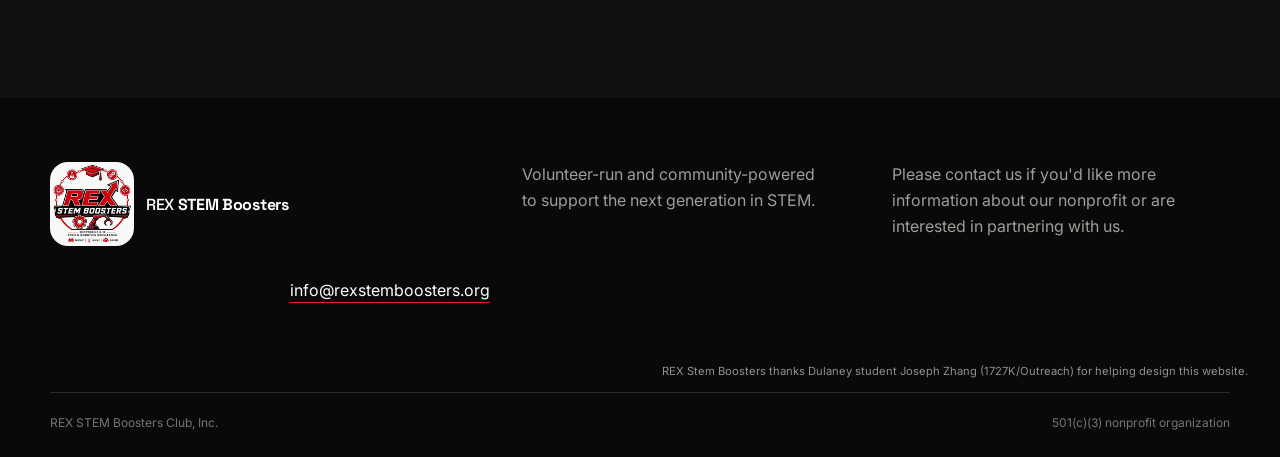
==== commit fd3530d5: "Merge branch 'main' of https://github.com/gashkm/rex-stem-boosters-source" ====
--- a/index.html
+++ b/index.html
@@ -112,8 +112,8 @@
       <div class="shell split-heading">
         <p class="section-label">01 / Our mission</p>
         <div>
-          <h2>More than robots.<br><span>Our Mission.</span></h2>
-          <p>REX STEM Boosters Club empowers K-12 students to become the technology and engineering leaders of tomorrow. We support STEM education, robotics competition, and hands-on experiences so every team has the resources and community backing to grow.</p>
+          <h2>More than robots.<br><span>Real access to engineering.</span></h2>
+          <p>REX STEM Boosters Club empowers K-12 students to become the technology and engineering leaders of tomorrow by supporting STEM education, robotics competition and access to hands-on engineering experiences. We exist to ensure our robotics teams and STEM initiatives have the funding, materials and community backing to succeed and grow.</p>
         </div>
       </div>
     </section>
@@ -185,6 +185,7 @@
     <div class="shell footer-main footer-homepage">
       <a class="brand footer" href="index.html"><img src="assets/images/logo.png" alt="" width="42" height="42"><span>REX <b>STEM Boosters</b></span></a>
       <p>Volunteer-run and community-powered<br>to support the next generation in STEM.</p>
+      <p>Please contact us if you'd like more information about our nonprofit or are interested in partnering with us.</p>
       <a href="mailto:info@rexstemboosters.org">info@rexstemboosters.org</a>
     </div>
     <p class="credit-tag">REX Stem Boosters thanks Dulaney student Joseph Zhang (1727K/Outreach) for helping design this website.</p>
